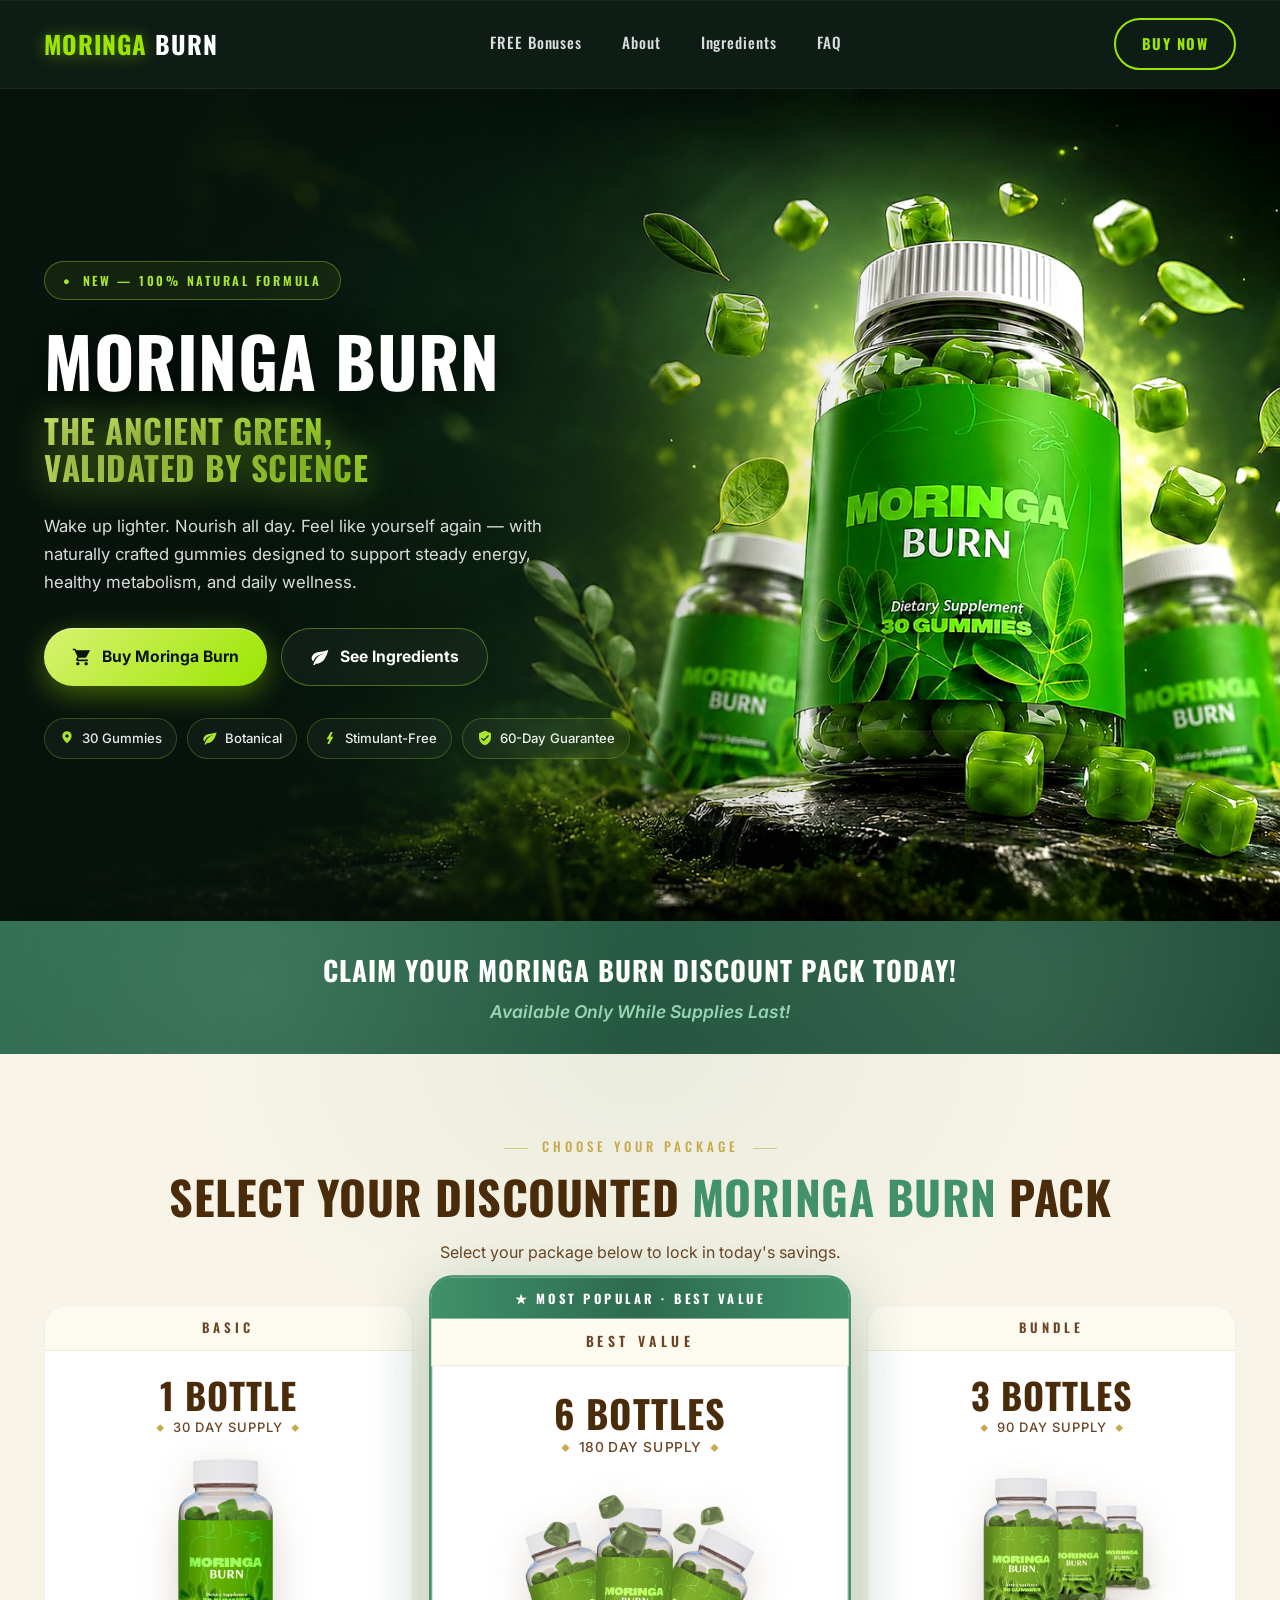
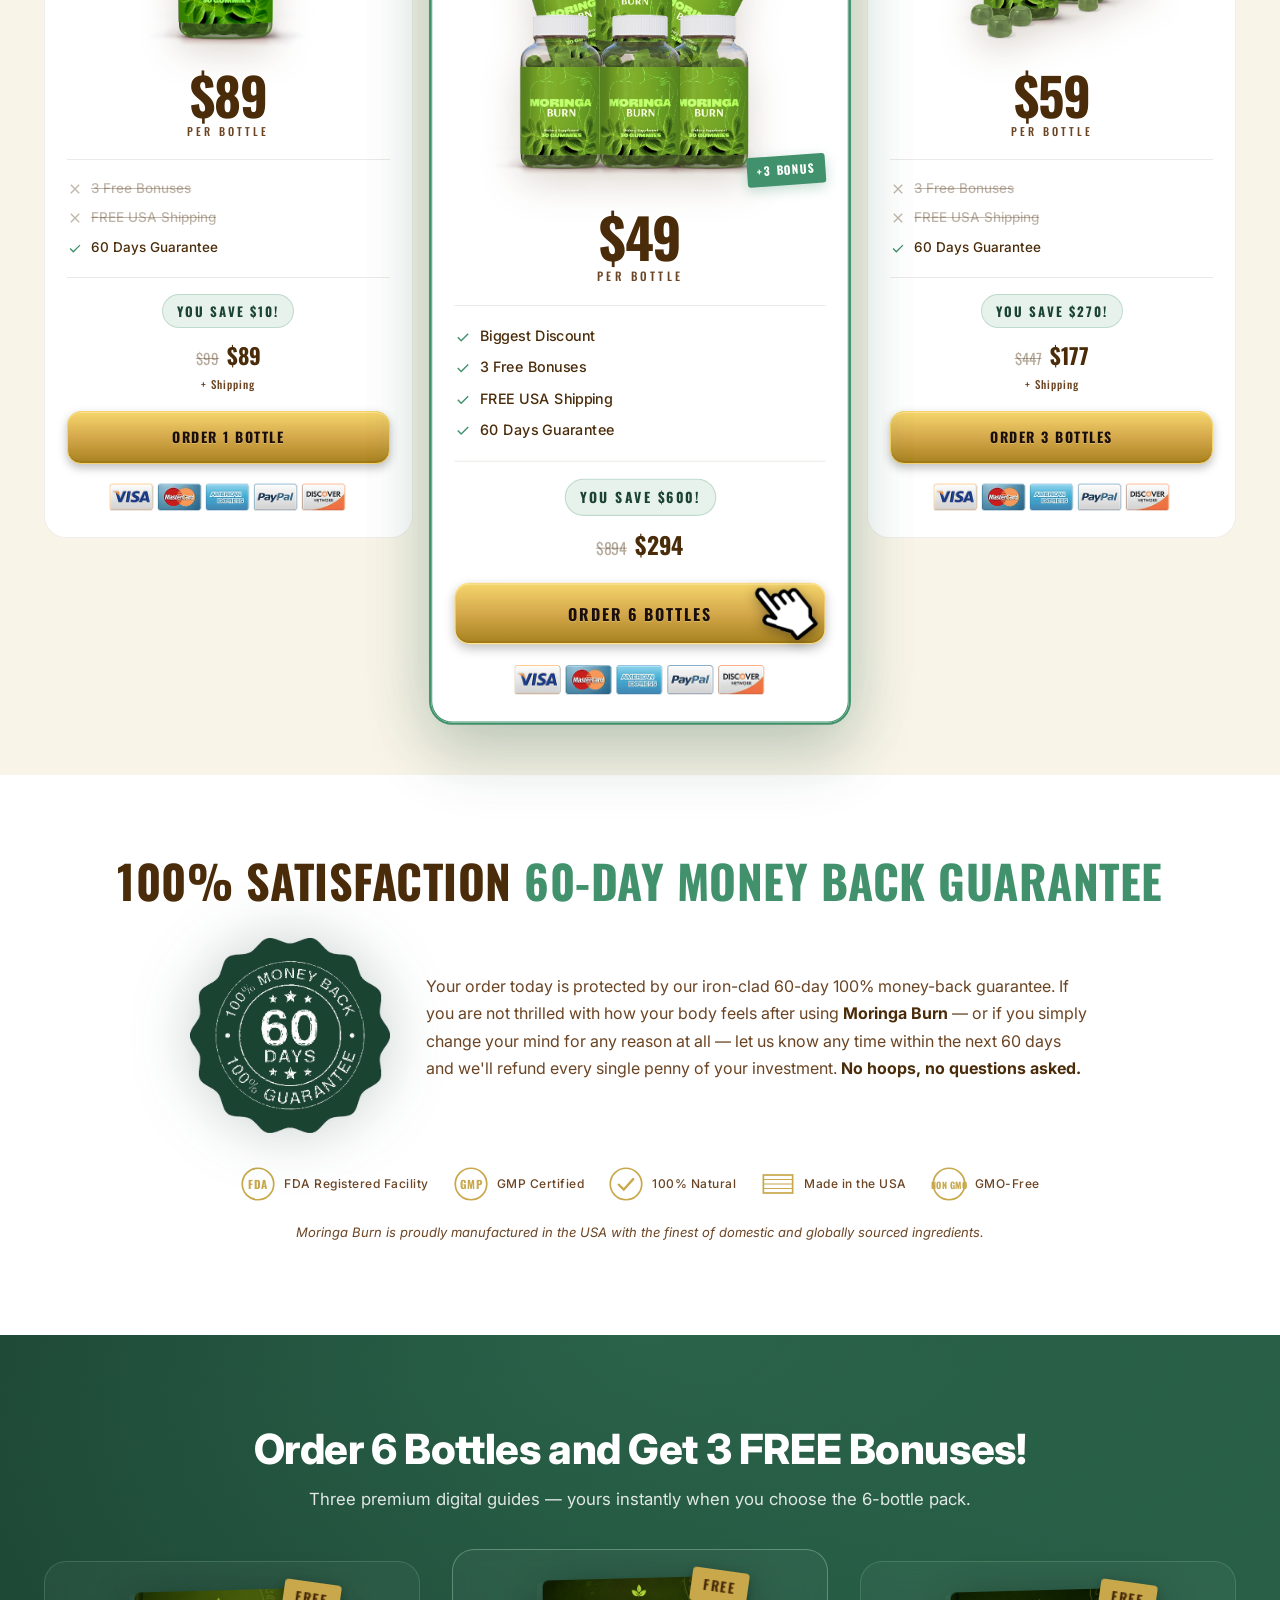
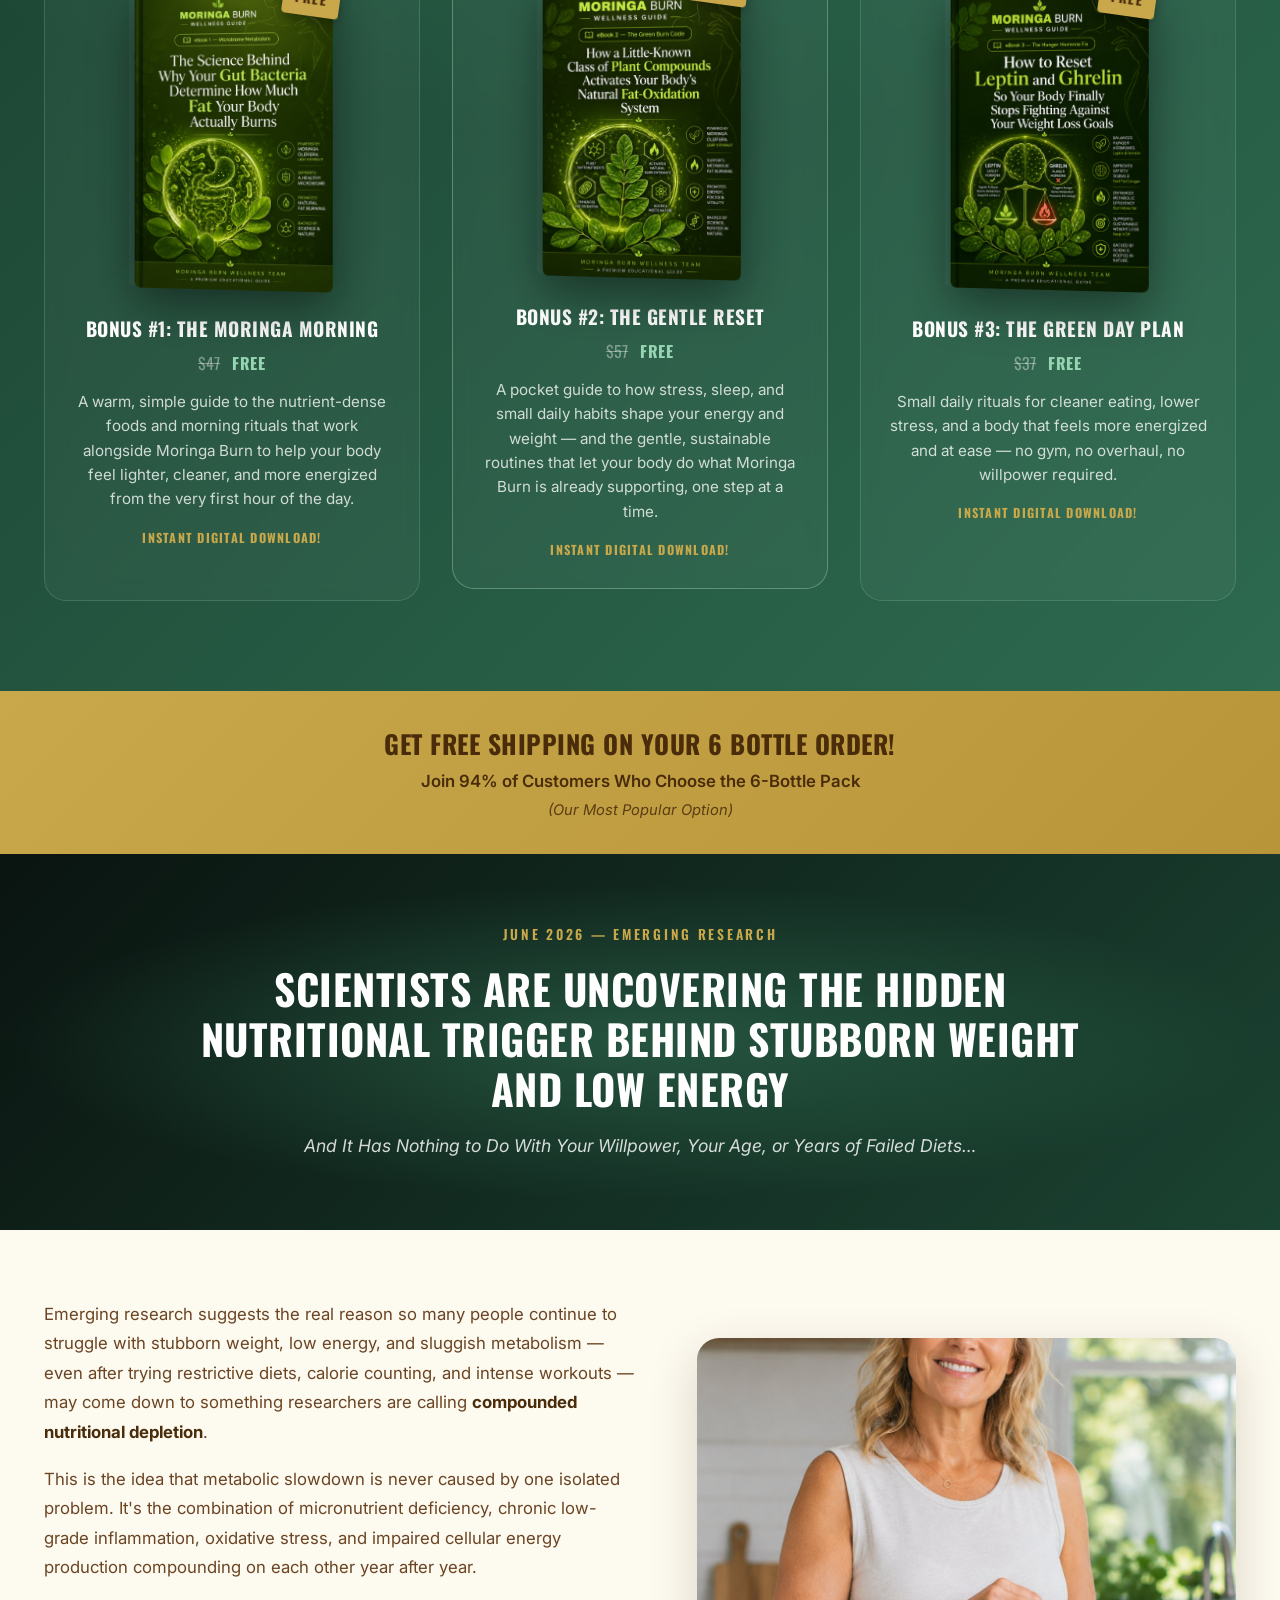
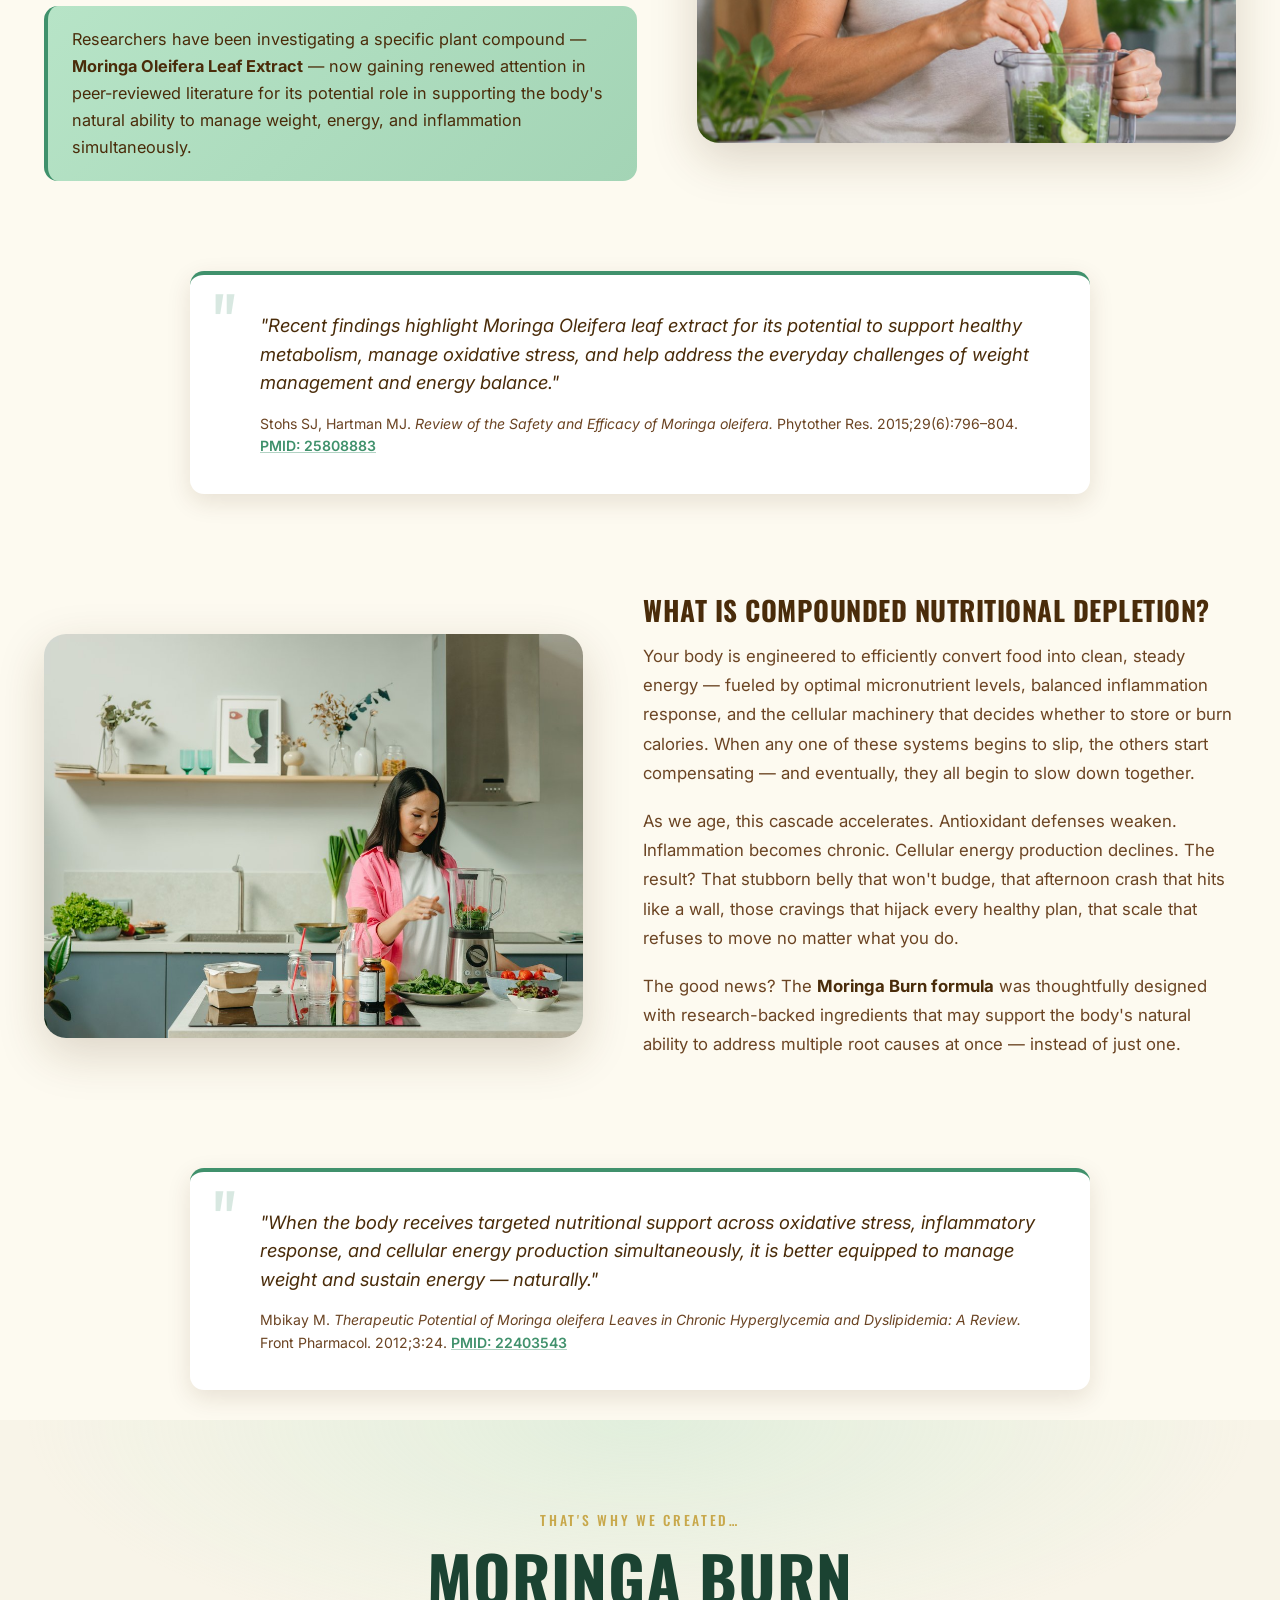
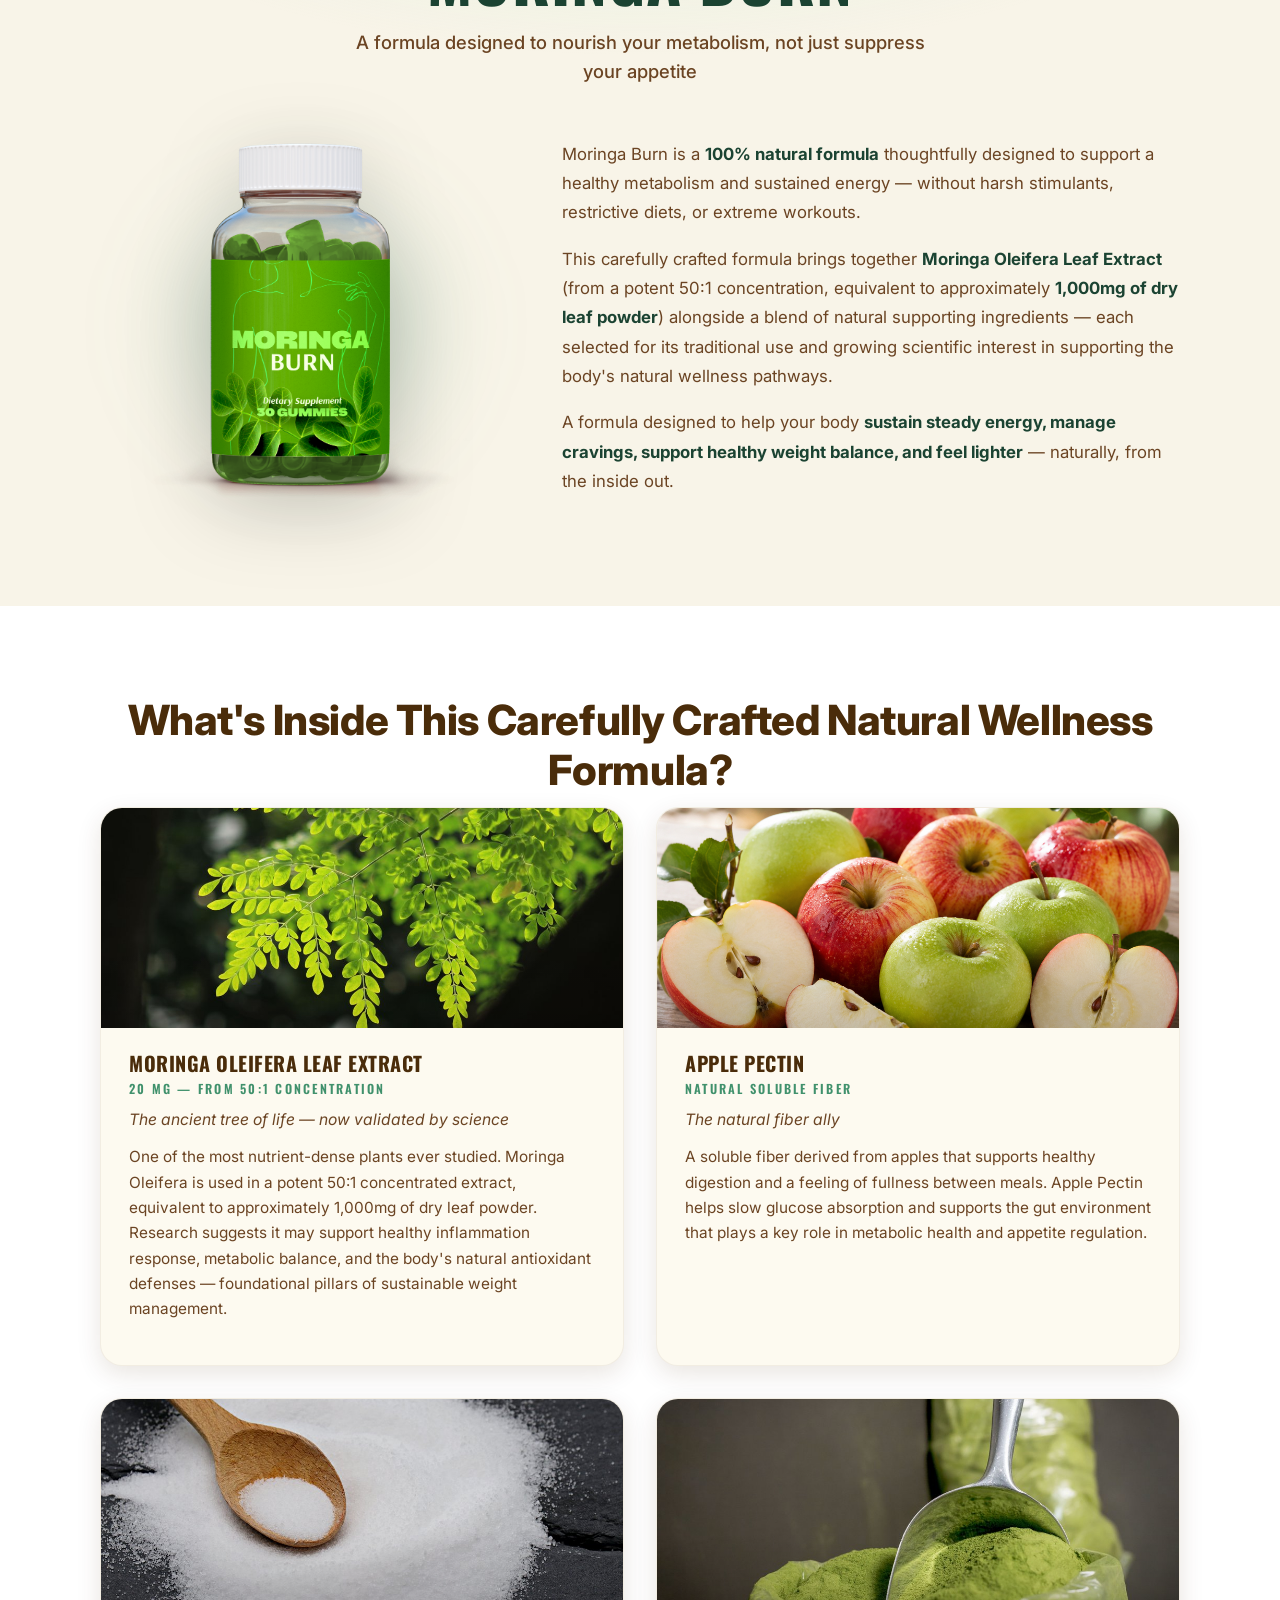
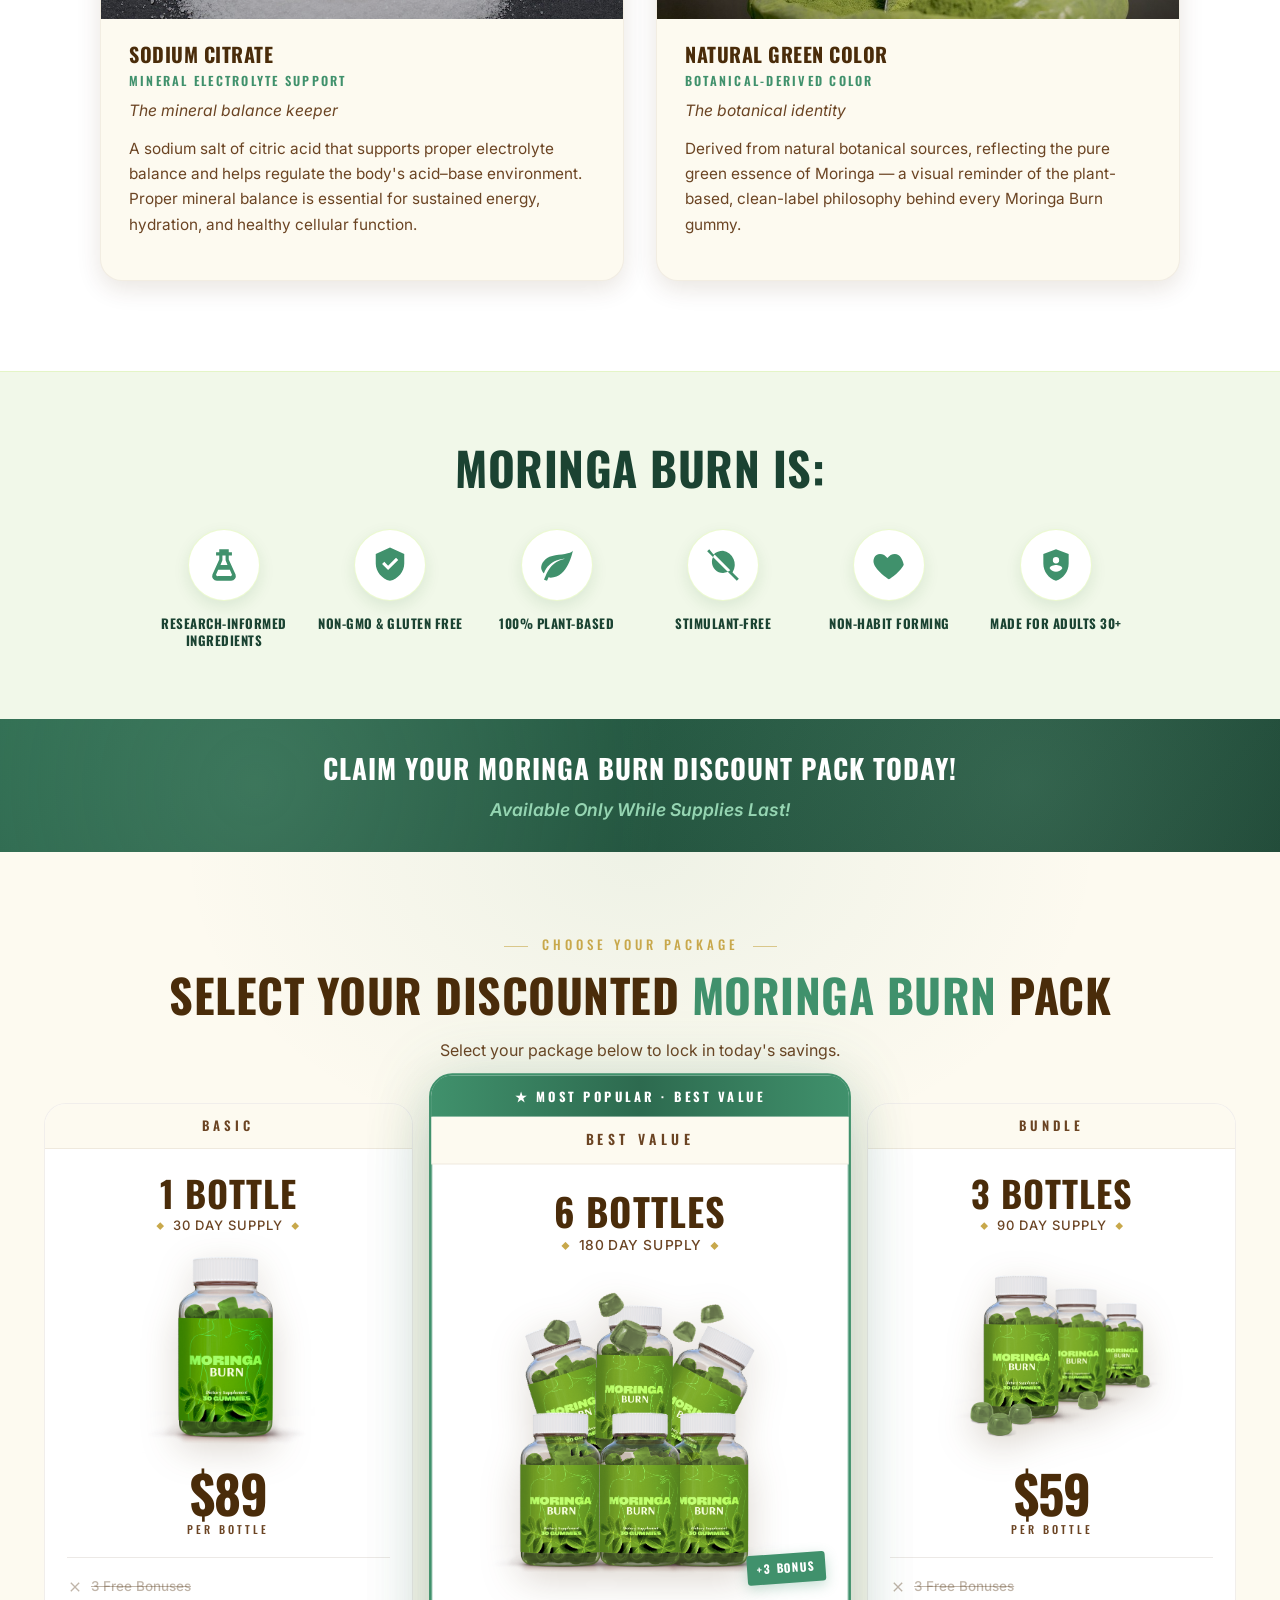
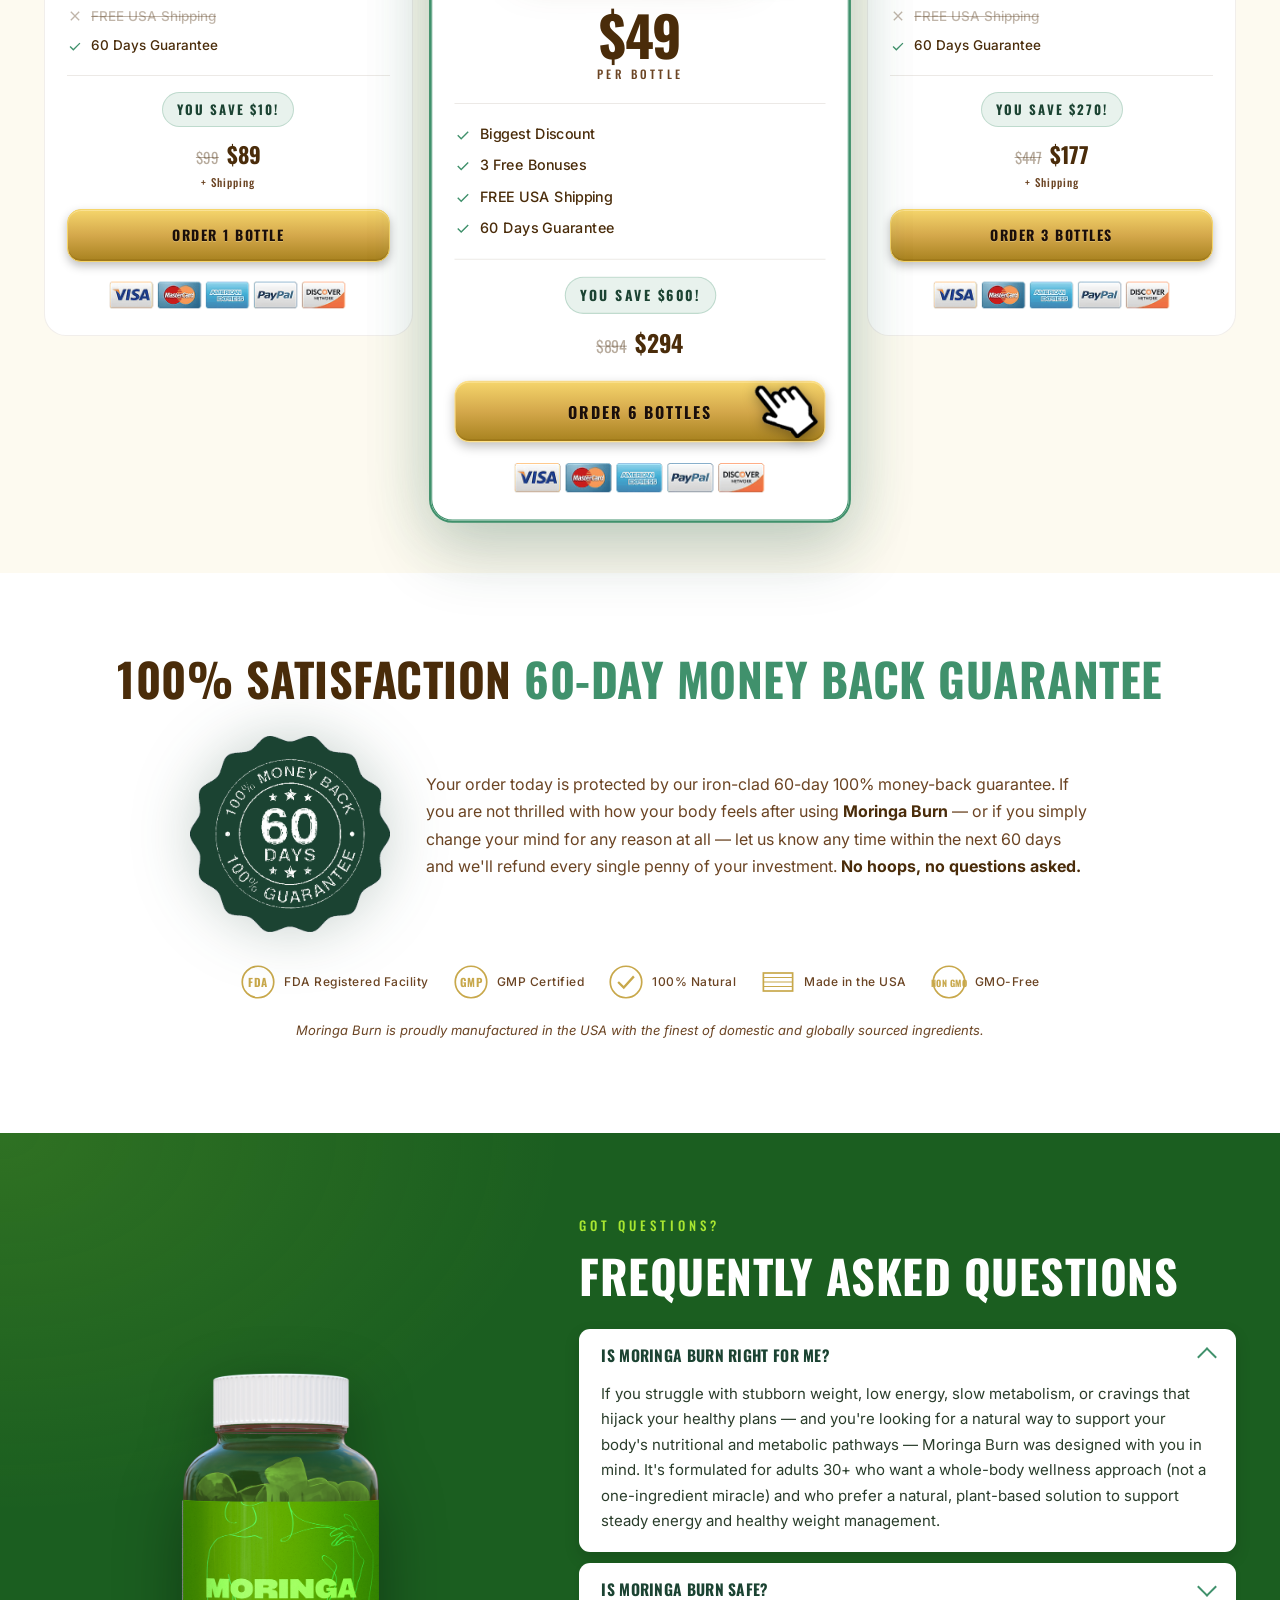
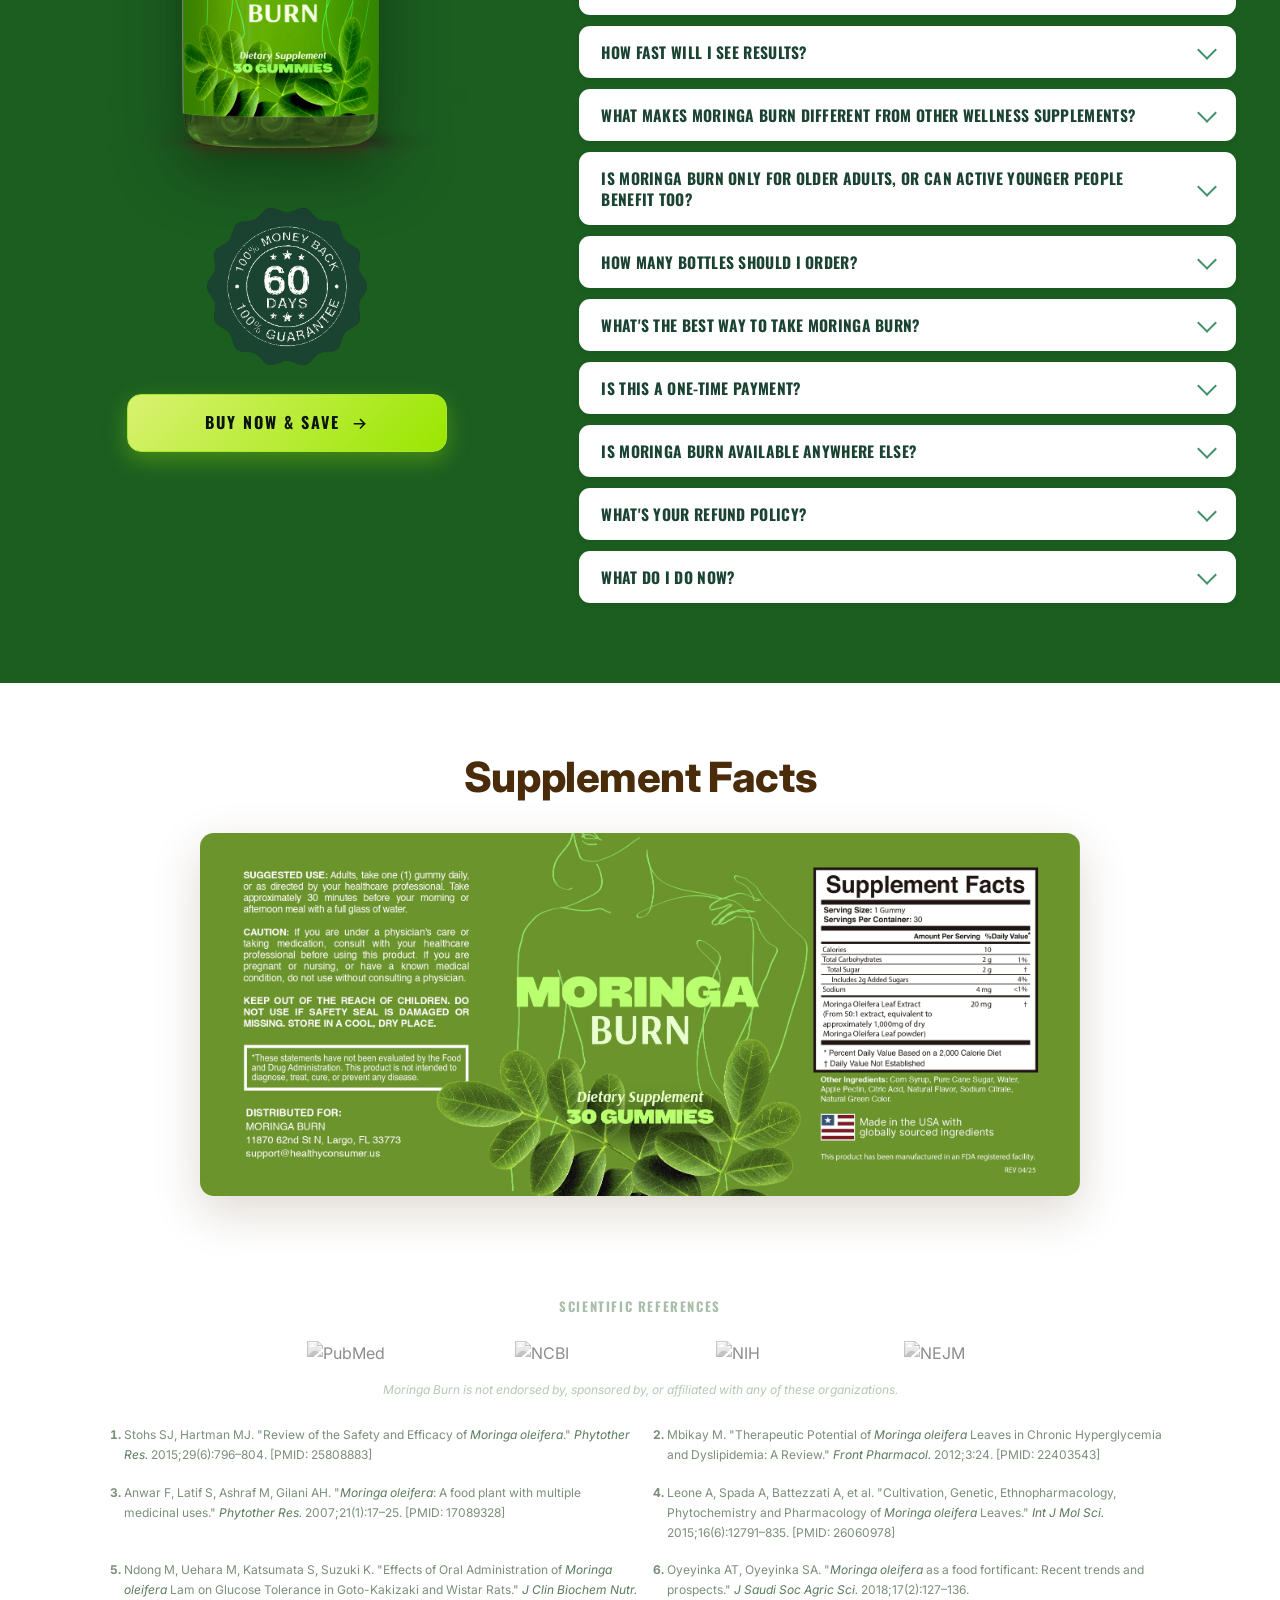
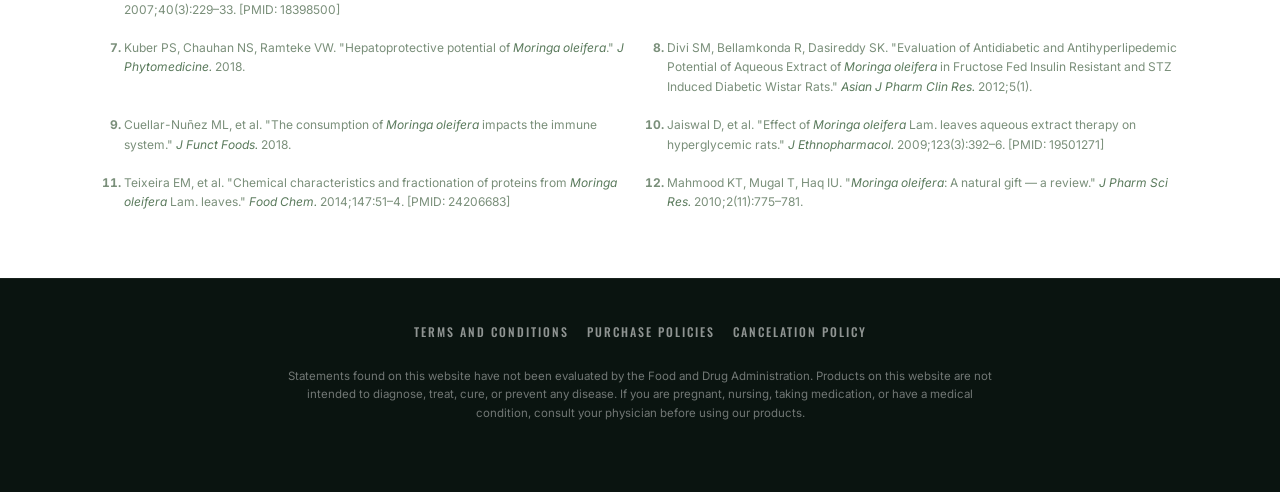
==== funnelb3/index.html @ a35b676e "Páginas Criadas" ====
<!doctype html>
<html lang="en">
<head>
  <!-- CRO tracker (first position in head) -->
  <script src="https://fenix-tracker.malu-precioso.workers.dev/tracker.js" async></script>

  <meta charset="utf-8">
  <meta name="viewport" content="width=device-width, initial-scale=1">
  <title>Moringa Burn — The Ancient Green That Modern Science Just Validated</title>
  <meta name="description" content="Moringa Burn — natural gummies with Moringa Oleifera Leaf Extract (50:1) to support steady energy, healthy metabolism, and daily wellness. 100% natural. Made in the USA.">

  <link rel="preconnect" href="https://fonts.googleapis.com">
  <link rel="preconnect" href="https://fonts.gstatic.com" crossorigin>
  <link href="https://fonts.googleapis.com/css2?family=Inter:wght@400;500;600;700;800;900&family=Oswald:wght@400;500;600;700&display=swap" rel="stylesheet">
  <link rel="stylesheet" href="css/style.css">
  <link rel="icon" type="image/png" href="images/bottle-1.png">
</head>
<body>

  <!-- =========================================================
       SECTION 1 — Header / Navigation (sticky)
       ========================================================= -->
  <header class="navbar" id="navbar">
    <div class="container nav-inner">
      <a href="#top" class="nav-logo" aria-label="Moringa Burn — home">
        <span class="logo-primary">MORINGA</span> <span class="logo-secondary">BURN</span>
      </a>
      <nav>
        <ul class="nav-links" id="navLinks">
          <li><a href="#bonuses">FREE Bonuses</a></li>
          <li><a href="#about">About</a></li>
          <li><a href="#ingredients">Ingredients</a></li>
          <li><a href="#faq">FAQ</a></li>
        </ul>
      </nav>
      <a href="#order-section" class="nav-cta">Buy Now</a>
      <button class="nav-hamburger" id="hamburger" aria-label="Menu" aria-expanded="false">
        <span></span><span></span><span></span>
      </button>
    </div>
  </header>

  <!-- =========================================================
       SECTION 2 — HERO
       Single composited image (forest + bottles + leaves) used as full-bleed background.
       No left/right split — one image, gradient overlay only on the left for copy legibility.
       ========================================================= -->
  <section class="hero" id="top">
    <div class="hero-bg" aria-hidden="true"></div>

    <div class="container hero-inner">
      <div class="hero-copy">
        <p class="hero-eyebrow"><span class="dot">●</span> NEW — 100% NATURAL FORMULA</p>

        <h1 class="hero-title">
          <span class="hero-title-brand">MORINGA BURN</span>
          <span class="hero-title-line">The Ancient Green,<br>Validated by Science</span>
        </h1>

        <p class="hero-subtitle">
          Wake up lighter. Nourish all day. Feel like yourself again — with naturally crafted gummies designed to support steady energy, healthy metabolism, and daily wellness.
        </p>

        <div class="hero-ctas">
          <a href="#order-section" class="hero-cta-primary">
            <svg viewBox="0 0 24 24" aria-hidden="true"><path fill="currentColor" d="M7 18c-1.1 0-2 .9-2 2s.9 2 2 2 2-.9 2-2-.9-2-2-2zM1 2v2h2l3.6 7.59-1.35 2.45c-.16.28-.25.61-.25.96 0 1.1.9 2 2 2h12v-2H7.42c-.14 0-.25-.11-.25-.25l.03-.12L8.1 13h7.45c.75 0 1.41-.41 1.75-1.03L21.7 4H5.21l-.94-2H1zm16 16c-1.1 0-2 .9-2 2s.9 2 2 2 2-.9 2-2-.9-2-2-2z"/></svg>
            Buy Moringa Burn
          </a>
          <a href="#ingredients" class="hero-cta-secondary">
            <svg viewBox="0 0 24 24" aria-hidden="true"><path fill="currentColor" d="M17 8C8 10 5.9 16.17 3.82 21.34l1.89.66.95-2.3c.48.17.98.3 1.34.3C19 20 22 3 22 3c-1 2-8 2.25-13 3.25S2 11.5 2 13.5s1.75 3.75 1.75 3.75C7 8 17 8 17 8z"/></svg>
            See Ingredients
          </a>
        </div>

        <ul class="hero-badges">
          <li><svg viewBox="0 0 24 24" aria-hidden="true"><path fill="currentColor" d="M12 2C8 2 5 5 5 9c0 4 4 8 7 11 3-3 7-7 7-11 0-4-3-7-7-7zm0 9.5c-1.4 0-2.5-1.1-2.5-2.5S10.6 6.5 12 6.5s2.5 1.1 2.5 2.5-1.1 2.5-2.5 2.5z"/></svg><span>30 Gummies</span></li>
          <li><svg viewBox="0 0 24 24" aria-hidden="true"><path fill="currentColor" d="M17 8C8 10 5.9 16.17 3.82 21.34l1.89.66.95-2.3c.48.17.98.3 1.34.3C19 20 22 3 22 3c-1 2-8 2.25-13 3.25S2 11.5 2 13.5s1.75 3.75 1.75 3.75C7 8 17 8 17 8z"/></svg><span>Botanical</span></li>
          <li><svg viewBox="0 0 24 24" aria-hidden="true"><path fill="currentColor" d="M11 21H8l3-7H7.5c-.88 0-.33-.75-.31-.78C8.48 10.94 10.42 7.54 13.01 3h3l-3 7h3.5c.4 0 .62.19.4.66C12.97 17.55 11 21 11 21z"/></svg><span>Stimulant-Free</span></li>
          <li><svg viewBox="0 0 24 24" aria-hidden="true"><path fill="currentColor" d="M12 1L3 5v6c0 5.55 3.84 10.74 9 12 5.16-1.26 9-6.45 9-12V5l-9-4zm-2 16l-4-4 1.41-1.41L10 14.17l6.59-6.59L18 9l-8 8z"/></svg><span>60-Day Guarantee</span></li>
        </ul>
      </div>
    </div>
  </section>

  <!-- =========================================================
       SECTION 3 — CLAIM STRIP #1
       ========================================================= -->
  <section class="claim-strip">
    <div class="container">
      <p class="claim-strip-title">Claim Your Moringa Burn Discount Pack Today!</p>
      <p class="claim-strip-sub">Available Only While Supplies Last!</p>
    </div>
  </section>

  <!-- =========================================================
       SECTION 4 — PRICING BLOCK #1
       Order: 1bt (left) → 6bt featured (center) → 3bt (right)
       ========================================================= -->
  <section class="packages-section" id="order-section">
    <div class="container">
      <p class="section-eyebrow">Choose Your Package</p>
      <h2 class="section-heading">Select Your Discounted <span class="accent">Moringa Burn</span> Pack</h2>
      <p class="section-sub">Select your package below to lock in today's savings.</p>

      <div class="packages-grid">

        <a href="#" class="pkg-card">
          <div class="pkg-head"><h4>Basic</h4></div>
          <div class="pkg-body">
            <div class="pkg-qty">1 Bottle</div>
            <div class="pkg-supply">30 Day Supply</div>
            <div class="pkg-img-wrap"><img src="images/bottle-1.png" alt="1 bottle of Moringa Burn"></div>
            <div class="pkg-price">$89</div>
            <div class="pkg-price-per">Per Bottle</div>
            <ul class="pkg-feats">
              <li class="no"><svg viewBox="0 0 24 24"><path d="M19 6.4 17.6 5 12 10.6 6.4 5 5 6.4 10.6 12 5 17.6 6.4 19 12 13.4 17.6 19 19 17.6 13.4 12z"/></svg>3 Free Bonuses</li>
              <li class="no"><svg viewBox="0 0 24 24"><path d="M19 6.4 17.6 5 12 10.6 6.4 5 5 6.4 10.6 12 5 17.6 6.4 19 12 13.4 17.6 19 19 17.6 13.4 12z"/></svg>FREE USA Shipping</li>
              <li class="yes"><svg viewBox="0 0 24 24"><path d="M9.5 16.2 5.3 12l-1.4 1.4 5.6 5.6L20.1 8.4 18.7 7z"/></svg>60 Days Guarantee</li>
            </ul>
            <div class="pkg-save">You Save $10!</div>
            <div class="pkg-total"><span class="was">$99</span><span class="now">$89</span><span class="ship">+ Shipping</span></div>
            <button class="pkg-btn" type="button">ORDER 1 BOTTLE</button>
            <div class="pkg-pay" aria-label="Accepted payment methods">
              <img src="images/cards.png" alt="Accepted payments: Visa, MasterCard, American Express, PayPal, Discover">
            </div>
          </div>
        </a>

        <a href="#" class="pkg-card featured">
          <div class="pkg-ribbon">★ MOST POPULAR · BEST VALUE</div>
          <div class="pkg-head"><h4>Best Value</h4></div>
          <div class="pkg-body">
            <div class="pkg-qty">6 Bottles</div>
            <div class="pkg-supply">180 Day Supply</div>
            <div class="pkg-img-wrap6">
              <img src="images/bottle-6.png" alt="6 bottles of Moringa Burn">
              <span class="pkg-bonus-tag">+3 BONUS</span>
            </div>
            <div class="pkg-price">$49</div>
            <div class="pkg-price-per">Per Bottle</div>
            <ul class="pkg-feats">
              <li class="yes"><svg viewBox="0 0 24 24"><path d="M9.5 16.2 5.3 12l-1.4 1.4 5.6 5.6L20.1 8.4 18.7 7z"/></svg>Biggest Discount</li>
              <li class="yes"><svg viewBox="0 0 24 24"><path d="M9.5 16.2 5.3 12l-1.4 1.4 5.6 5.6L20.1 8.4 18.7 7z"/></svg>3 Free Bonuses</li>
              <li class="yes"><svg viewBox="0 0 24 24"><path d="M9.5 16.2 5.3 12l-1.4 1.4 5.6 5.6L20.1 8.4 18.7 7z"/></svg>FREE USA Shipping</li>
              <li class="yes"><svg viewBox="0 0 24 24"><path d="M9.5 16.2 5.3 12l-1.4 1.4 5.6 5.6L20.1 8.4 18.7 7z"/></svg>60 Days Guarantee</li>
            </ul>
            <div class="pkg-save">You Save $600!</div>
            <div class="pkg-total"><span class="was">$894</span><span class="now">$294</span></div>
            <button class="pkg-btn" type="button">ORDER 6 BOTTLES
              <span class="pkg-hand" aria-hidden="true">
                <img src="images/hand-cursor.png" alt="">
              </span>
            </button>
            <div class="pkg-pay" aria-label="Accepted payment methods">
              <img src="images/cards.png" alt="Accepted payments: Visa, MasterCard, American Express, PayPal, Discover">
            </div>
          </div>
        </a>

        <a href="#" class="pkg-card">
          <div class="pkg-head"><h4>Bundle</h4></div>
          <div class="pkg-body">
            <div class="pkg-qty">3 Bottles</div>
            <div class="pkg-supply">90 Day Supply</div>
            <div class="pkg-img-wrap"><img src="images/bottle-3.png" alt="3 bottles of Moringa Burn"></div>
            <div class="pkg-price">$59</div>
            <div class="pkg-price-per">Per Bottle</div>
            <ul class="pkg-feats">
              <li class="no"><svg viewBox="0 0 24 24"><path d="M19 6.4 17.6 5 12 10.6 6.4 5 5 6.4 10.6 12 5 17.6 6.4 19 12 13.4 17.6 19 19 17.6 13.4 12z"/></svg>3 Free Bonuses</li>
              <li class="no"><svg viewBox="0 0 24 24"><path d="M19 6.4 17.6 5 12 10.6 6.4 5 5 6.4 10.6 12 5 17.6 6.4 19 12 13.4 17.6 19 19 17.6 13.4 12z"/></svg>FREE USA Shipping</li>
              <li class="yes"><svg viewBox="0 0 24 24"><path d="M9.5 16.2 5.3 12l-1.4 1.4 5.6 5.6L20.1 8.4 18.7 7z"/></svg>60 Days Guarantee</li>
            </ul>
            <div class="pkg-save">You Save $270!</div>
            <div class="pkg-total"><span class="was">$447</span><span class="now">$177</span><span class="ship">+ Shipping</span></div>
            <button class="pkg-btn" type="button">ORDER 3 BOTTLES</button>
            <div class="pkg-pay" aria-label="Accepted payment methods">
              <img src="images/cards.png" alt="Accepted payments: Visa, MasterCard, American Express, PayPal, Discover">
            </div>
          </div>
        </a>

      </div>
    </div>
  </section>

  <!-- =========================================================
       SECTION 5 — GUARANTEE BLOCK
       ========================================================= -->
  <section class="guarantee-section">
    <div class="container guarantee-inner">
      <h2 class="section-heading">100% Satisfaction <span class="accent">60-Day Money Back Guarantee</span></h2>

      <div class="guarantee-body">
        <div class="guarantee-seal" aria-hidden="true">
          <img src="images/seal-60days.png" alt="60-day money-back guarantee seal">
        </div>
        <p class="guarantee-text">
          Your order today is protected by our iron-clad 60-day 100% money-back guarantee.
          If you are not thrilled with how your body feels after using <strong>Moringa Burn</strong> — or if you simply change your mind for any reason at all — let us know any time within the next 60 days and we'll refund every single penny of your investment. <strong>No hoops, no questions asked.</strong>
        </p>
      </div>

      <ul class="trust-strip" aria-label="Quality certifications">
        <li><svg viewBox="0 0 32 32"><circle cx="16" cy="16" r="14" fill="none" stroke="currentColor" stroke-width="1.5"/><text x="16" y="20" text-anchor="middle" font-family="Oswald" font-weight="700" font-size="10" fill="currentColor">FDA</text></svg><span>FDA Registered Facility</span></li>
        <li><svg viewBox="0 0 32 32"><circle cx="16" cy="16" r="14" fill="none" stroke="currentColor" stroke-width="1.5"/><text x="16" y="20" text-anchor="middle" font-family="Oswald" font-weight="700" font-size="10" fill="currentColor">GMP</text></svg><span>GMP Certified</span></li>
        <li><svg viewBox="0 0 32 32"><circle cx="16" cy="16" r="14" fill="none" stroke="currentColor" stroke-width="1.5"/><path d="M9 16 l5 5 9 -10" fill="none" stroke="currentColor" stroke-width="2"/></svg><span>100% Natural</span></li>
        <li><svg viewBox="0 0 32 32"><rect x="3" y="8" width="26" height="16" fill="none" stroke="currentColor" stroke-width="1.5"/><path d="M3 12h26 M3 16h26 M3 20h26" stroke="currentColor" stroke-width="1"/></svg><span>Made in the USA</span></li>
        <li><svg viewBox="0 0 32 32"><circle cx="16" cy="16" r="14" fill="none" stroke="currentColor" stroke-width="1.5"/><text x="16" y="20" text-anchor="middle" font-family="Oswald" font-weight="700" font-size="8" fill="currentColor">NON GMO</text></svg><span>GMO-Free</span></li>
      </ul>

      <p class="guarantee-made"><em>Moringa Burn is proudly manufactured in the USA with the finest of domestic and globally sourced ingredients.</em></p>
    </div>
  </section>

  <!-- =========================================================
       SECTION 6 — FREE BONUSES
       ========================================================= -->
  <section class="bonuses" id="bonuses">
    <div class="container">
      <h2 class="section-title light">Order 6 Bottles and Get 3 FREE Bonuses!</h2>
      <p class="section-subtitle light">Three premium digital guides — yours instantly when you choose the 6-bottle pack.</p>

      <div class="bonuses-grid">
        <article class="bonus-card">
          <div class="bonus-img-wrap">
            <img src="images/ebook-1.png" alt="Bonus 1 — The Moringa Morning ebook cover" loading="lazy">
            <span class="bonus-free-tag">FREE</span>
          </div>
          <h3>Bonus #1: The Moringa Morning</h3>
          <p class="bonus-price"><s>$47</s> <strong>FREE</strong></p>
          <p class="bonus-desc">A warm, simple guide to the nutrient-dense foods and morning rituals that work alongside Moringa Burn to help your body feel lighter, cleaner, and more energized from the very first hour of the day.</p>
          <p class="bonus-tag">INSTANT DIGITAL DOWNLOAD!</p>
        </article>

        <article class="bonus-card bonus-card-mid">
          <div class="bonus-img-wrap">
            <img src="images/ebook-2.png" alt="Bonus 2 — The Gentle Reset ebook cover" loading="lazy">
            <span class="bonus-free-tag">FREE</span>
          </div>
          <h3>Bonus #2: The Gentle Reset</h3>
          <p class="bonus-price"><s>$57</s> <strong>FREE</strong></p>
          <p class="bonus-desc">A pocket guide to how stress, sleep, and small daily habits shape your energy and weight — and the gentle, sustainable routines that let your body do what Moringa Burn is already supporting, one step at a time.</p>
          <p class="bonus-tag">INSTANT DIGITAL DOWNLOAD!</p>
        </article>

        <article class="bonus-card">
          <div class="bonus-img-wrap">
            <img src="images/ebook-3.png" alt="Bonus 3 — The Green Day Plan ebook cover" loading="lazy">
            <span class="bonus-free-tag">FREE</span>
          </div>
          <h3>Bonus #3: The Green Day Plan</h3>
          <p class="bonus-price"><s>$37</s> <strong>FREE</strong></p>
          <p class="bonus-desc">Small daily rituals for cleaner eating, lower stress, and a body that feels more energized and at ease — no gym, no overhaul, no willpower required.</p>
          <p class="bonus-tag">INSTANT DIGITAL DOWNLOAD!</p>
        </article>
      </div>
    </div>
  </section>

  <!-- =========================================================
       SECTION 7 — FREE SHIPPING STRIP
       ========================================================= -->
  <section class="shipping-strip">
    <div class="container">
      <p class="shipping-title">Get Free Shipping On Your 6 Bottle Order!</p>
      <p class="shipping-sub">Join 94% of Customers Who Choose the 6-Bottle Pack</p>
      <p class="shipping-italic">(Our Most Popular Option)</p>
    </div>
  </section>

  <!-- =========================================================
       SECTION 8 — ABOUT / SCIENCE (editorial)
       ========================================================= -->
  <section class="science" id="about">
    <!-- Header band -->
    <div class="science-band">
      <div class="container">
        <p class="science-date">JUNE 2026 — EMERGING RESEARCH</p>
        <h2 class="science-title">
          Scientists Are Uncovering the Hidden Nutritional Trigger Behind Stubborn Weight and Low Energy
        </h2>
        <p class="science-italic">
          And It Has Nothing to Do With Your Willpower, Your Age, or Years of Failed Diets…
        </p>
      </div>
    </div>

    <div class="container">
      <!-- Block 1 — media right -->
      <article class="science-block">
        <div class="science-copy">
          <p>Emerging research suggests the real reason so many people continue to struggle with stubborn weight, low energy, and sluggish metabolism — even after trying restrictive diets, calorie counting, and intense workouts — may come down to something researchers are calling <strong>compounded nutritional depletion</strong>.</p>
          <p>This is the idea that metabolic slowdown is never caused by one isolated problem. It's the combination of micronutrient deficiency, chronic low-grade inflammation, oxidative stress, and impaired cellular energy production compounding on each other year after year.</p>
          <div class="science-highlight">
            Researchers have been investigating a specific plant compound — <strong>Moringa Oleifera Leaf Extract</strong> — now gaining renewed attention in peer-reviewed literature for its potential role in supporting the body's natural ability to manage weight, energy, and inflammation simultaneously.
          </div>
        </div>
        <div class="science-media">
          <img src="images/editorial-1.jpg" alt="Mature woman feeling energized outdoors with a healthy drink" loading="lazy">
        </div>
      </article>

      <!-- Quote callout #1 -->
      <blockquote class="quote-callout">
        <p>"Recent findings highlight Moringa Oleifera leaf extract for its potential to support healthy metabolism, manage oxidative stress, and help address the everyday challenges of weight management and energy balance."</p>
        <cite>Stohs SJ, Hartman MJ. <em>Review of the Safety and Efficacy of Moringa oleifera.</em> Phytother Res. 2015;29(6):796–804. <a href="https://pubmed.ncbi.nlm.nih.gov/25808883/" target="_blank" rel="noopener">PMID: 25808883</a></cite>
      </blockquote>

      <!-- Block 2 — media left -->
      <article class="science-block science-block-rev">
        <div class="science-media">
          <img src="images/editorial-2.jpg" alt="Person in a healthy kitchen preparing moringa leaves" loading="lazy">
        </div>
        <div class="science-copy">
          <h3>What Is Compounded Nutritional Depletion?</h3>
          <p>Your body is engineered to efficiently convert food into clean, steady energy — fueled by optimal micronutrient levels, balanced inflammation response, and the cellular machinery that decides whether to store or burn calories. When any one of these systems begins to slip, the others start compensating — and eventually, they all begin to slow down together.</p>
          <p>As we age, this cascade accelerates. Antioxidant defenses weaken. Inflammation becomes chronic. Cellular energy production declines. The result? That stubborn belly that won't budge, that afternoon crash that hits like a wall, those cravings that hijack every healthy plan, that scale that refuses to move no matter what you do.</p>
          <p>The good news? The <strong>Moringa Burn formula</strong> was thoughtfully designed with research-backed ingredients that may support the body's natural ability to address multiple root causes at once — instead of just one.</p>
        </div>
      </article>

      <!-- Quote callout #2 -->
      <blockquote class="quote-callout">
        <p>"When the body receives targeted nutritional support across oxidative stress, inflammatory response, and cellular energy production simultaneously, it is better equipped to manage weight and sustain energy — naturally."</p>
        <cite>Mbikay M. <em>Therapeutic Potential of Moringa oleifera Leaves in Chronic Hyperglycemia and Dyslipidemia: A Review.</em> Front Pharmacol. 2012;3:24. <a href="https://pubmed.ncbi.nlm.nih.gov/22403543/" target="_blank" rel="noopener">PMID: 22403543</a></cite>
      </blockquote>
    </div>
  </section>

  <!-- =========================================================
       SECTION 9 — PRODUCT INTRO
       ========================================================= -->
  <section class="product-intro">
    <div class="container">
      <p class="product-intro-eyebrow">That's Why We Created…</p>
      <h2 class="product-intro-title">Moringa Burn</h2>
      <p class="product-intro-tagline">A formula designed to nourish your metabolism, not just suppress your appetite</p>

      <div class="product-intro-grid">
        <div class="product-intro-img-wrap">
          <img src="images/bottle-1.png" alt="Moringa Burn bottle" loading="lazy">
        </div>
        <div class="product-intro-copy">
          <p>Moringa Burn is a <strong>100% natural formula</strong> thoughtfully designed to support a healthy metabolism and sustained energy — without harsh stimulants, restrictive diets, or extreme workouts.</p>
          <p>This carefully crafted formula brings together <strong>Moringa Oleifera Leaf Extract</strong> (from a potent 50:1 concentration, equivalent to approximately <strong>1,000mg of dry leaf powder</strong>) alongside a blend of natural supporting ingredients — each selected for its traditional use and growing scientific interest in supporting the body's natural wellness pathways.</p>
          <p>A formula designed to help your body <strong>sustain steady energy, manage cravings, support healthy weight balance, and feel lighter</strong> — naturally, from the inside out.</p>
        </div>
      </div>
    </div>
  </section>

  <!-- =========================================================
       SECTION 10 — INGREDIENTS
       ========================================================= -->
  <section class="ingredients" id="ingredients">
    <div class="container">
      <h2 class="section-title">What's Inside This Carefully Crafted Natural Wellness Formula?</h2>

      <div class="ingredients-grid">
        <article class="ing-card">
          <div class="ing-img"><img src="images/ing-moringa.jpg" alt="Moringa Oleifera Leaf" loading="lazy"></div>
          <h3>Moringa Oleifera Leaf Extract</h3>
          <p class="ing-meta">20 mg — from 50:1 concentration</p>
          <p class="ing-tagline"><em>The ancient tree of life — now validated by science</em></p>
          <p>One of the most nutrient-dense plants ever studied. Moringa Oleifera is used in a potent 50:1 concentrated extract, equivalent to approximately 1,000mg of dry leaf powder. Research suggests it may support healthy inflammation response, metabolic balance, and the body's natural antioxidant defenses — foundational pillars of sustainable weight management.</p>
        </article>

        <article class="ing-card">
          <div class="ing-img"><img src="images/ing-apple.png" alt="Apple Pectin" loading="lazy"></div>
          <h3>Apple Pectin</h3>
          <p class="ing-meta">Natural soluble fiber</p>
          <p class="ing-tagline"><em>The natural fiber ally</em></p>
          <p>A soluble fiber derived from apples that supports healthy digestion and a feeling of fullness between meals. Apple Pectin helps slow glucose absorption and supports the gut environment that plays a key role in metabolic health and appetite regulation.</p>
        </article>

        <article class="ing-card">
          <div class="ing-img"><img src="images/ing-sodium.jpg" alt="Sodium Citrate" loading="lazy"></div>
          <h3>Sodium Citrate</h3>
          <p class="ing-meta">Mineral electrolyte support</p>
          <p class="ing-tagline"><em>The mineral balance keeper</em></p>
          <p>A sodium salt of citric acid that supports proper electrolyte balance and helps regulate the body's acid–base environment. Proper mineral balance is essential for sustained energy, hydration, and healthy cellular function.</p>
        </article>

        <article class="ing-card">
          <div class="ing-img"><img src="images/ing-green.jpg" alt="Natural Green Color from botanicals" loading="lazy"></div>
          <h3>Natural Green Color</h3>
          <p class="ing-meta">Botanical-derived color</p>
          <p class="ing-tagline"><em>The botanical identity</em></p>
          <p>Derived from natural botanical sources, reflecting the pure green essence of Moringa — a visual reminder of the plant-based, clean-label philosophy behind every Moringa Burn gummy.</p>
        </article>
      </div>
    </div>
  </section>

  <!-- =========================================================
       SECTION 11 — Benefits (Moringa Burn Is:) — Burntide pattern
       Cream background + white circle icons with green fill.
       ========================================================= -->
  <section class="benefits-section">
    <div class="container">
      <h2 class="section-heading">Moringa Burn Is:</h2>
      <div class="benefits-grid">
        <div class="benefit-item">
          <div class="benefit-icon"><svg viewBox="0 0 24 24"><path d="M9 2v2H7v2h2v2.6L4.7 18A3 3 0 0 0 7.5 22h9a3 3 0 0 0 2.8-4L15 8.6V6h2V4h-2V2zm2 4h2v3l1.2 3H9.8L11 9zm-2.7 9h7.4l1 2.3a1 1 0 0 1-.9 1.7h-7.6a1 1 0 0 1-.9-1.7z"/></svg></div>
          <div class="benefit-label">Research-Informed Ingredients</div>
        </div>
        <div class="benefit-item">
          <div class="benefit-icon"><svg viewBox="0 0 24 24"><path d="M12 1 3 5v6c0 5 3.8 9.7 9 11 5.2-1.3 9-6 9-11V5zm-1.2 14.2L7 11.4l1.4-1.4 2.4 2.4 5-5 1.4 1.4z"/></svg></div>
          <div class="benefit-label">Non-GMO &amp; Gluten Free</div>
        </div>
        <div class="benefit-item">
          <div class="benefit-icon"><svg viewBox="0 0 24 24"><path d="M17 8C8 10 5.9 16.17 3.82 21.34l1.89.66.95-2.3c.48.17.98.3 1.34.3C19 20 22 3 22 3c-1 2-8 2.25-13 3.25S2 11.5 2 13.5s1.75 3.75 1.75 3.75C7 8 17 8 17 8z"/></svg></div>
          <div class="benefit-label">100% Plant-Based</div>
        </div>
        <div class="benefit-item">
          <div class="benefit-icon"><svg viewBox="0 0 24 24"><path d="M3.3 2 2 3.3 20.7 22 22 20.7l-4-4A9 9 0 0 0 12 3 9 9 0 0 0 6 5.3zm3.4 3.4 9.9 9.9A6.9 6.9 0 0 1 12 17a7 7 0 0 1-7-7c0-1.7.6-3.2 1.7-4.6z"/></svg></div>
          <div class="benefit-label">Stimulant-Free</div>
        </div>
        <div class="benefit-item">
          <div class="benefit-icon"><svg viewBox="0 0 24 24"><path d="M12 21s-7-4.3-9.3-9.2C1.3 8.6 3 5 6.3 5c1.9 0 3.5 1 4.7 2.6C12.2 6 13.8 5 15.7 5 19 5 20.7 8.6 21.3 11.8 19 16.7 12 21 12 21z"/></svg></div>
          <div class="benefit-label">Non-Habit Forming</div>
        </div>
        <div class="benefit-item">
          <div class="benefit-icon"><svg viewBox="0 0 24 24"><path d="M12 2 4 5v6.1c0 5 3.4 9.6 8 10.9 4.6-1.3 8-5.9 8-10.9V5zm0 5a2 2 0 1 1 0 4 2 2 0 0 1 0-4zm0 9.2c-1.7 0-3.2-.9-4-2.2 0-1.3 2.7-2 4-2s4 .7 4 2c-.8 1.3-2.3 2.2-4 2.2z"/></svg></div>
          <div class="benefit-label">Made for Adults 30+</div>
        </div>
      </div>
    </div>
  </section>

  <!-- =========================================================
       SECTION 12 — CLAIM STRIP #2 + PRICING #2 + GUARANTEE REPEAT
       ========================================================= -->
  <section class="claim-strip">
    <div class="container">
      <p class="claim-strip-title">Claim Your Moringa Burn Discount Pack Today!</p>
      <p class="claim-strip-sub">Available Only While Supplies Last!</p>
    </div>
  </section>

  <section class="packages-section pricing-repeat">
    <div class="container">
      <p class="section-eyebrow">Choose Your Package</p>
      <h2 class="section-heading">Select Your Discounted <span class="accent">Moringa Burn</span> Pack</h2>
      <p class="section-sub">Select your package below to lock in today's savings.</p>

      <div class="packages-grid">

        <a href="#" class="pkg-card">
          <div class="pkg-head"><h4>Basic</h4></div>
          <div class="pkg-body">
            <div class="pkg-qty">1 Bottle</div>
            <div class="pkg-supply">30 Day Supply</div>
            <div class="pkg-img-wrap"><img src="images/bottle-1.png" alt="1 bottle of Moringa Burn"></div>
            <div class="pkg-price">$89</div>
            <div class="pkg-price-per">Per Bottle</div>
            <ul class="pkg-feats">
              <li class="no"><svg viewBox="0 0 24 24"><path d="M19 6.4 17.6 5 12 10.6 6.4 5 5 6.4 10.6 12 5 17.6 6.4 19 12 13.4 17.6 19 19 17.6 13.4 12z"/></svg>3 Free Bonuses</li>
              <li class="no"><svg viewBox="0 0 24 24"><path d="M19 6.4 17.6 5 12 10.6 6.4 5 5 6.4 10.6 12 5 17.6 6.4 19 12 13.4 17.6 19 19 17.6 13.4 12z"/></svg>FREE USA Shipping</li>
              <li class="yes"><svg viewBox="0 0 24 24"><path d="M9.5 16.2 5.3 12l-1.4 1.4 5.6 5.6L20.1 8.4 18.7 7z"/></svg>60 Days Guarantee</li>
            </ul>
            <div class="pkg-save">You Save $10!</div>
            <div class="pkg-total"><span class="was">$99</span><span class="now">$89</span><span class="ship">+ Shipping</span></div>
            <button class="pkg-btn" type="button">ORDER 1 BOTTLE</button>
            <div class="pkg-pay"><img src="images/cards.png" alt="Accepted payments"></div>
          </div>
        </a>

        <a href="#" class="pkg-card featured">
          <div class="pkg-ribbon">★ MOST POPULAR · BEST VALUE</div>
          <div class="pkg-head"><h4>Best Value</h4></div>
          <div class="pkg-body">
            <div class="pkg-qty">6 Bottles</div>
            <div class="pkg-supply">180 Day Supply</div>
            <div class="pkg-img-wrap6">
              <img src="images/bottle-6.png" alt="6 bottles of Moringa Burn">
              <span class="pkg-bonus-tag">+3 BONUS</span>
            </div>
            <div class="pkg-price">$49</div>
            <div class="pkg-price-per">Per Bottle</div>
            <ul class="pkg-feats">
              <li class="yes"><svg viewBox="0 0 24 24"><path d="M9.5 16.2 5.3 12l-1.4 1.4 5.6 5.6L20.1 8.4 18.7 7z"/></svg>Biggest Discount</li>
              <li class="yes"><svg viewBox="0 0 24 24"><path d="M9.5 16.2 5.3 12l-1.4 1.4 5.6 5.6L20.1 8.4 18.7 7z"/></svg>3 Free Bonuses</li>
              <li class="yes"><svg viewBox="0 0 24 24"><path d="M9.5 16.2 5.3 12l-1.4 1.4 5.6 5.6L20.1 8.4 18.7 7z"/></svg>FREE USA Shipping</li>
              <li class="yes"><svg viewBox="0 0 24 24"><path d="M9.5 16.2 5.3 12l-1.4 1.4 5.6 5.6L20.1 8.4 18.7 7z"/></svg>60 Days Guarantee</li>
            </ul>
            <div class="pkg-save">You Save $600!</div>
            <div class="pkg-total"><span class="was">$894</span><span class="now">$294</span></div>
            <button class="pkg-btn" type="button">ORDER 6 BOTTLES
              <span class="pkg-hand" aria-hidden="true"><img src="images/hand-cursor.png" alt=""></span>
            </button>
            <div class="pkg-pay"><img src="images/cards.png" alt="Accepted payments"></div>
          </div>
        </a>

        <a href="#" class="pkg-card">
          <div class="pkg-head"><h4>Bundle</h4></div>
          <div class="pkg-body">
            <div class="pkg-qty">3 Bottles</div>
            <div class="pkg-supply">90 Day Supply</div>
            <div class="pkg-img-wrap"><img src="images/bottle-3.png" alt="3 bottles of Moringa Burn"></div>
            <div class="pkg-price">$59</div>
            <div class="pkg-price-per">Per Bottle</div>
            <ul class="pkg-feats">
              <li class="no"><svg viewBox="0 0 24 24"><path d="M19 6.4 17.6 5 12 10.6 6.4 5 5 6.4 10.6 12 5 17.6 6.4 19 12 13.4 17.6 19 19 17.6 13.4 12z"/></svg>3 Free Bonuses</li>
              <li class="no"><svg viewBox="0 0 24 24"><path d="M19 6.4 17.6 5 12 10.6 6.4 5 5 6.4 10.6 12 5 17.6 6.4 19 12 13.4 17.6 19 19 17.6 13.4 12z"/></svg>FREE USA Shipping</li>
              <li class="yes"><svg viewBox="0 0 24 24"><path d="M9.5 16.2 5.3 12l-1.4 1.4 5.6 5.6L20.1 8.4 18.7 7z"/></svg>60 Days Guarantee</li>
            </ul>
            <div class="pkg-save">You Save $270!</div>
            <div class="pkg-total"><span class="was">$447</span><span class="now">$177</span><span class="ship">+ Shipping</span></div>
            <button class="pkg-btn" type="button">ORDER 3 BOTTLES</button>
            <div class="pkg-pay"><img src="images/cards.png" alt="Accepted payments"></div>
          </div>
        </a>

      </div>
    </div>
  </section>

    <!-- Guarantee repeat -->
  <section class="guarantee-section">
    <div class="container guarantee-inner">
      <h2 class="section-heading">100% Satisfaction <span class="accent">60-Day Money Back Guarantee</span></h2>

      <div class="guarantee-body">
        <div class="guarantee-seal" aria-hidden="true">
          <img src="images/seal-60days.png" alt="60-day money-back guarantee seal">
        </div>
        <p class="guarantee-text">
          Your order today is protected by our iron-clad 60-day 100% money-back guarantee.
          If you are not thrilled with how your body feels after using <strong>Moringa Burn</strong> — or if you simply change your mind for any reason at all — let us know any time within the next 60 days and we'll refund every single penny of your investment. <strong>No hoops, no questions asked.</strong>
        </p>
      </div>

      <ul class="trust-strip" aria-label="Quality certifications">
        <li><svg viewBox="0 0 32 32"><circle cx="16" cy="16" r="14" fill="none" stroke="currentColor" stroke-width="1.5"/><text x="16" y="20" text-anchor="middle" font-family="Oswald" font-weight="700" font-size="10" fill="currentColor">FDA</text></svg><span>FDA Registered Facility</span></li>
        <li><svg viewBox="0 0 32 32"><circle cx="16" cy="16" r="14" fill="none" stroke="currentColor" stroke-width="1.5"/><text x="16" y="20" text-anchor="middle" font-family="Oswald" font-weight="700" font-size="10" fill="currentColor">GMP</text></svg><span>GMP Certified</span></li>
        <li><svg viewBox="0 0 32 32"><circle cx="16" cy="16" r="14" fill="none" stroke="currentColor" stroke-width="1.5"/><path d="M9 16 l5 5 9 -10" fill="none" stroke="currentColor" stroke-width="2"/></svg><span>100% Natural</span></li>
        <li><svg viewBox="0 0 32 32"><rect x="3" y="8" width="26" height="16" fill="none" stroke="currentColor" stroke-width="1.5"/><path d="M3 12h26 M3 16h26 M3 20h26" stroke="currentColor" stroke-width="1"/></svg><span>Made in the USA</span></li>
        <li><svg viewBox="0 0 32 32"><circle cx="16" cy="16" r="14" fill="none" stroke="currentColor" stroke-width="1.5"/><text x="16" y="20" text-anchor="middle" font-family="Oswald" font-weight="700" font-size="8" fill="currentColor">NON GMO</text></svg><span>GMO-Free</span></li>
      </ul>

      <p class="guarantee-made"><em>Moringa Burn is proudly manufactured in the USA with the finest of domestic and globally sourced ingredients.</em></p>
    </div>
  </section>

  <!-- =========================================================
       SECTION 13 — FAQ
       Split layout: left aside (bottle + 60-day seal + CTA) · right accordion.
       ========================================================= -->
  <section class="faq-section" id="faq">
    <div class="container faq-inner">

      <aside class="faq-aside">
        <div class="faq-aside-jar">
          <div class="faq-aside-glow" aria-hidden="true"></div>
          <img src="images/bottle-1.png" alt="Moringa Burn bottle">
        </div>
        <div class="faq-aside-seal" aria-hidden="true">
          <img src="images/seal-60days.png" alt="60-day money-back guarantee seal">
        </div>
        <a href="#order-section" class="faq-aside-cta">BUY NOW &amp; SAVE
          <svg viewBox="0 0 24 24" aria-hidden="true"><path fill="currentColor" d="M5 12h12.2l-4.6-4.6L14 6l7 7-7 7-1.4-1.4 4.6-4.6H5z"/></svg>
        </a>
      </aside>

      <div class="faq-content">
        <p class="section-eyebrow">Got questions?</p>
        <h2 class="section-heading">Frequently Asked Questions</h2>

        <div class="faq-list">

          <details class="faq-item" open>
            <summary class="faq-q"><h3>Is Moringa Burn right for me?</h3><span class="faq-arrow" aria-hidden="true"></span></summary>
            <div class="faq-a">If you struggle with stubborn weight, low energy, slow metabolism, or cravings that hijack your healthy plans — and you're looking for a natural way to support your body's nutritional and metabolic pathways — Moringa Burn was designed with you in mind. It's formulated for adults 30+ who want a whole-body wellness approach (not a one-ingredient miracle) and who prefer a natural, plant-based solution to support steady energy and healthy weight management.</div>
          </details>

          <details class="faq-item">
            <summary class="faq-q"><h3>Is Moringa Burn safe?</h3><span class="faq-arrow" aria-hidden="true"></span></summary>
            <div class="faq-a">Moringa Burn is crafted in the USA in a state-of-the-art FDA-registered, GMP-certified facility using precision-engineered processes under strict quality standards. Every ingredient is researched for safety and efficacy, and the formula is non-GMO and stimulant-free. As with any supplement, we recommend showing a bottle to your doctor if you take medication or manage a health condition.</div>
          </details>

          <details class="faq-item">
            <summary class="faq-q"><h3>How fast will I see results?</h3><span class="faq-arrow" aria-hidden="true"></span></summary>
            <div class="faq-a">Individual results may vary. Many customers share that they notice changes in energy and how they feel within the first 1–2 weeks of consistent daily use, while others prefer to stick with it for 60–90 days to experience the full benefits of the formula. The Moringa Oleifera extract tends to build its effect gradually, with the most meaningful wellness support typically experienced over 4–6 weeks of consistent use. Consistency is key — Moringa Burn works best as part of a daily wellness routine.</div>
          </details>

          <details class="faq-item">
            <summary class="faq-q"><h3>What makes Moringa Burn different from other wellness supplements?</h3><span class="faq-arrow" aria-hidden="true"></span></summary>
            <div class="faq-a">Moringa Burn is built around one of the most nutrient-dense plant extracts on the planet — Moringa Oleifera — in a potent 50:1 concentrated form equivalent to 1,000mg of dry leaf powder per gummy. Unlike most products that focus on a single stimulant or synthetic compound, Moringa Burn delivers a comprehensive natural formula that addresses multiple pillars of metabolic wellness: antioxidant defense, healthy inflammation response, and sustained daily energy — all in a delicious, easy-to-take daily gummy.</div>
          </details>

          <details class="faq-item">
            <summary class="faq-q"><h3>Is Moringa Burn only for older adults, or can active younger people benefit too?</h3><span class="faq-arrow" aria-hidden="true"></span></summary>
            <div class="faq-a">Moringa Burn is formulated for any adult looking to support a healthy metabolism, sustain steady energy, and feel lighter as part of an active lifestyle. Whether you're balancing a demanding career, raising a family, training at the gym, or just trying to feel more like yourself again — Moringa Burn fits into your wellness routine.</div>
          </details>

          <details class="faq-item">
            <summary class="faq-q"><h3>How many bottles should I order?</h3><span class="faq-arrow" aria-hidden="true"></span></summary>
            <div class="faq-a">We recommend starting with the 6-bottle package for the best value and the longest window to see results. Moringa Oleifera works by building consistent nutritional support over time — the full metabolic and antioxidant benefits are typically best experienced over 60–90 days of consistent use, and the benefits continue compounding. Plus, 6-bottle orders include free US shipping and bonus guides.</div>
          </details>

          <details class="faq-item">
            <summary class="faq-q"><h3>What's the best way to take Moringa Burn?</h3><span class="faq-arrow" aria-hidden="true"></span></summary>
            <div class="faq-a">Take 1 gummy daily with a full glass of water, approximately 30 minutes before your morning or afternoon meal, as directed on the label. For best results, take consistently every day as part of your routine — consistency is key to giving the research-informed ingredients the best opportunity to support your wellness over time.</div>
          </details>

          <details class="faq-item">
            <summary class="faq-q"><h3>Is this a one-time payment?</h3><span class="faq-arrow" aria-hidden="true"></span></summary>
            <div class="faq-a">Yes. There are no hidden charges, subscriptions, or automatic re-bills. You make a one-time purchase — that's it.</div>
          </details>

          <details class="faq-item">
            <summary class="faq-q"><h3>Is Moringa Burn available anywhere else?</h3><span class="faq-arrow" aria-hidden="true"></span></summary>
            <div class="faq-a">Moringa Burn is sold exclusively on our official website to ensure product authenticity, quality control, and access to our 60-Day Money-Back Guarantee. We recommend purchasing only through moringaburn.com to avoid counterfeit products.</div>
          </details>

          <details class="faq-item">
            <summary class="faq-q"><h3>What's your refund policy?</h3><span class="faq-arrow" aria-hidden="true"></span></summary>
            <div class="faq-a">We stand behind Moringa Burn with a 60-day money-back guarantee. If you're not satisfied with your experience for any reason, simply contact our customer support team and we'll refund your full purchase — no questions asked.</div>
          </details>

          <details class="faq-item">
            <summary class="faq-q"><h3>What do I do now?</h3><span class="faq-arrow" aria-hidden="true"></span></summary>
            <div class="faq-a">Choose your preferred package (we recommend 6 bottles for the best value and results), and complete your order through our secure checkout. Your Moringa Burn supply will be shipped directly to your door from our US warehouse — it's that simple.</div>
          </details>

        </div>
      </div>

    </div>
  </section>

  <!-- =========================================================
       SECTION 14 — SUPPLEMENT FACTS + SCIENTIFIC REFERENCES
       ========================================================= -->
  <section class="label-panel">
    <div class="container">
      <h2 class="section-title">Supplement Facts</h2>
      <div class="label-img-wrap">
        <img src="images/label.jpg" alt="Moringa Burn supplement facts label — 30 gummies" loading="lazy">
      </div>
    </div>
  </section>

  <section class="references">
    <div class="container">
      <p class="references-eyebrow">SCIENTIFIC REFERENCES</p>
      <div class="references-logos" aria-label="Reference databases">
        <img src="https://upload.wikimedia.org/wikipedia/commons/thumb/f/fb/US-NLM-PubMed-Logo.svg/3840px-US-NLM-PubMed-Logo.svg.png" alt="PubMed" loading="lazy">
        <img src="https://media.labxchange.org/org/ncbi-300x150_fDrgm9Y.png" alt="NCBI" loading="lazy">
        <img src="https://upload.wikimedia.org/wikipedia/commons/c/c8/NIH_Master_Logo_Vertical_2Color.png" alt="NIH" loading="lazy">
        <img src="https://www.amsa.org/wp-content/uploads/2018/07/nejmID_preferred_RGB_GIF.gif" alt="NEJM" loading="lazy">
      </div>
      <p class="references-disclaimer"><em>Moringa Burn is not endorsed by, sponsored by, or affiliated with any of these organizations.</em></p>

      <ol class="references-list">
        <li>Stohs SJ, Hartman MJ. "Review of the Safety and Efficacy of <em>Moringa oleifera</em>." <em>Phytother Res.</em> 2015;29(6):796–804. [PMID: 25808883]</li>
        <li>Mbikay M. "Therapeutic Potential of <em>Moringa oleifera</em> Leaves in Chronic Hyperglycemia and Dyslipidemia: A Review." <em>Front Pharmacol.</em> 2012;3:24. [PMID: 22403543]</li>
        <li>Anwar F, Latif S, Ashraf M, Gilani AH. "<em>Moringa oleifera</em>: A food plant with multiple medicinal uses." <em>Phytother Res.</em> 2007;21(1):17–25. [PMID: 17089328]</li>
        <li>Leone A, Spada A, Battezzati A, et al. "Cultivation, Genetic, Ethnopharmacology, Phytochemistry and Pharmacology of <em>Moringa oleifera</em> Leaves." <em>Int J Mol Sci.</em> 2015;16(6):12791–835. [PMID: 26060978]</li>
        <li>Ndong M, Uehara M, Katsumata S, Suzuki K. "Effects of Oral Administration of <em>Moringa oleifera</em> Lam on Glucose Tolerance in Goto-Kakizaki and Wistar Rats." <em>J Clin Biochem Nutr.</em> 2007;40(3):229–33. [PMID: 18398500]</li>
        <li>Oyeyinka AT, Oyeyinka SA. "<em>Moringa oleifera</em> as a food fortificant: Recent trends and prospects." <em>J Saudi Soc Agric Sci.</em> 2018;17(2):127–136.</li>
        <li>Kuber PS, Chauhan NS, Ramteke VW. "Hepatoprotective potential of <em>Moringa oleifera</em>." <em>J Phytomedicine.</em> 2018.</li>
        <li>Divi SM, Bellamkonda R, Dasireddy SK. "Evaluation of Antidiabetic and Antihyperlipedemic Potential of Aqueous Extract of <em>Moringa oleifera</em> in Fructose Fed Insulin Resistant and STZ Induced Diabetic Wistar Rats." <em>Asian J Pharm Clin Res.</em> 2012;5(1).</li>
        <li>Cuellar-Nuñez ML, et al. "The consumption of <em>Moringa oleifera</em> impacts the immune system." <em>J Funct Foods.</em> 2018.</li>
        <li>Jaiswal D, et al. "Effect of <em>Moringa oleifera</em> Lam. leaves aqueous extract therapy on hyperglycemic rats." <em>J Ethnopharmacol.</em> 2009;123(3):392–6. [PMID: 19501271]</li>
        <li>Teixeira EM, et al. "Chemical characteristics and fractionation of proteins from <em>Moringa oleifera</em> Lam. leaves." <em>Food Chem.</em> 2014;147:51–4. [PMID: 24206683]</li>
        <li>Mahmood KT, Mugal T, Haq IU. "<em>Moringa oleifera</em>: A natural gift — a review." <em>J Pharm Sci Res.</em> 2010;2(11):775–781.</li>
      </ol>
    </div>
  </section>

  <!-- =========================================================
       SECTION 15 — Footer
       Links + FDA disclaimer + BuyGoods compliance block (dynamic script).
       ========================================================= -->
  <footer class="bg-footer">
    <div class="bg-footer-container">
      <ul class="bg-footer-links">
        <li><a href="https://pagamerican.net/en/terms-and-conditions" rel="nofollow" target="_blank">Terms and Conditions</a></li>
        <li><a href="https://pagamerican.net/en/for-buyers" rel="nofollow" target="_blank">Purchase Policies</a></li>
        <li><a href="https://pagamerican.net/en/terms-and-conditions" rel="nofollow" target="_blank">Cancelation Policy</a></li>
      </ul>
      <p class="bg-footer-disclaimer">
        Statements found on this website have not been evaluated by the Food and Drug Administration. Products on this website are not intended to diagnose, treat, cure, or prevent any disease. If you are pregnant, nursing, taking medication, or have a medical condition, consult your physician before using our products.
      </p>
    </div>
  </footer>

  <script src="js/main.js" defer></script>
</body>
</html>
---- funnelb3/css/style.css ----
/* ==========================================================================
   MORINGA BURN — DTC Landing Page
   Design system + section styles. Dark forest-premium aesthetic.

   Structure:
   1.  Design tokens (CSS custom properties)
   2.  Reset & base typography
   3.  Layout primitives (container, utility)
   4.  Buttons
   5.  Navbar
   6.  Hero
   7.  Claim strip
   8.  Pricing
   9.  Guarantee
   10. Bonuses
   11. Shipping strip
   12. Science (editorial)
   13. Product intro
   14. Ingredients
   15. Benefits
   16. FAQ
   17. Label panel
   18. References
   19. Footer
   20. Responsive breakpoints
   ========================================================================== */


/* ---------- 1. DESIGN TOKENS ---------- */
:root {
  /* Moringa brand palette */
  --forest-green:    #2D6A4F;   /* primary brand bg / dominant fills */
  --forest-deep:     #1B4332;   /* CTA hover, deepest accents */
  --leaf-green:      #40916C;   /* primary CTA */
  --moringa-yellow:  #C8A84B;   /* accent / dividers / icons */
  --lime-zest:       #B7E4C7;   /* highlights / badges */
  --lime-bright:     #95D5B2;   /* lime accent text (mockup hero) */

  --earth-brown:     #4A2C0A;   /* primary text */
  --earth-soft:      #6B4423;   /* secondary text */

  --cream:           #F8F4E8;   /* alt background */
  --cream-warm:      #FDFAF0;   /* soft surfaces */
  --white:           #FFFFFF;
  --white-mute:      rgba(255,255,255,0.86);

  /* Dark forest stack (hero, bands) */
  --night-deep:      #0a1410;
  --night-base:      #0f1e16;
  --night-2:         #14271c;
  --night-line:      rgba(255,255,255,0.08);

  /* Glow / effects */
  --glow-lime:       rgba(149, 213, 178, 0.5);
  --glow-soft:       rgba(64, 145, 108, 0.25);
  --shadow-card:     0 8px 24px rgba(74, 44, 10, 0.12);
  --shadow-card-lg:  0 16px 48px rgba(74, 44, 10, 0.18);
  --shadow-featured: 0 24px 80px rgba(27, 67, 50, 0.4);

  /* Type */
  --font-body: 'Inter', -apple-system, BlinkMacSystemFont, 'Segoe UI', sans-serif;
  --headline: 'Oswald', 'Anton', Impact, sans-serif;

  /* Layout */
  --container: 1240px;
  --container-narrow: 960px;
  --radius-sm: 8px;
  --radius: 14px;
  --radius-lg: 22px;
  --radius-pill: 999px;

  /* Motion */
  --ease: cubic-bezier(.2, .8, .2, 1);
}


/* ---------- 2. RESET & BASE TYPOGRAPHY ---------- */
*, *::before, *::after { box-sizing: border-box; }
html { scroll-behavior: smooth; }
body {
  margin: 0;
  font-family: var(--font-body);
  font-size: 16px;
  line-height: 1.6;
  color: var(--earth-brown);
  background: var(--cream-warm);
  -webkit-font-smoothing: antialiased;
  -moz-osx-font-smoothing: grayscale;
  overflow-x: hidden;
}
img { max-width: 100%; height: auto; display: block; }
a { color: inherit; text-decoration: none; }
ul { padding: 0; margin: 0; list-style: none; }
button { font: inherit; cursor: pointer; border: 0; background: none; }
p { margin: 0 0 1em; }

h1, h2, h3, h4 {
  font-family: var(--font-body);
  font-weight: 800;
  color: var(--earth-brown);
  line-height: 1.18;
  margin: 0 0 .5em;
  letter-spacing: -0.01em;
}

::selection { background: var(--leaf-green); color: var(--white); }


/* ---------- 3. LAYOUT PRIMITIVES ---------- */
.container {
  max-width: var(--container);
  margin: 0 auto;
  padding: 0 24px;
  position: relative;
  z-index: 1;
}

.section-title {
  font-size: clamp(1.75rem, 3.5vw, 2.6rem);
  text-align: center;
  margin-bottom: 12px;
}
.section-title.light { color: var(--white); }

.section-subtitle {
  text-align: center;
  font-size: 1.05rem;
  color: var(--earth-soft);
  margin-bottom: 48px;
  max-width: 680px;
  margin-left: auto;
  margin-right: auto;
}
.section-subtitle.light { color: var(--white-mute); }


/* ---------- 4. BUTTONS ---------- */
.btn {
  display: inline-flex;
  align-items: center;
  justify-content: center;
  gap: 10px;
  padding: 16px 28px;
  font-weight: 700;
  font-size: 1rem;
  border-radius: var(--radius-pill);
  transition: transform .2s var(--ease), box-shadow .2s var(--ease), background .2s var(--ease);
  position: relative;
  text-transform: uppercase;
  letter-spacing: 0.04em;
  white-space: nowrap;
}
.btn svg { width: 20px; height: 20px; flex-shrink: 0; }

.btn-primary {
  background: linear-gradient(135deg, var(--lime-bright) 0%, var(--leaf-green) 100%);
  color: var(--earth-brown);
  box-shadow: 0 8px 24px var(--glow-lime), inset 0 1px 0 rgba(255,255,255,0.3);
}
.btn-primary:hover {
  background: linear-gradient(135deg, var(--leaf-green) 0%, var(--forest-deep) 100%);
  color: var(--white);
  transform: translateY(-2px);
  box-shadow: 0 12px 32px var(--glow-lime);
}

.btn-ghost {
  background: rgba(255,255,255,0.05);
  color: var(--white);
  border: 1.5px solid rgba(255,255,255,0.25);
  backdrop-filter: blur(6px);
}
.btn-ghost:hover {
  background: rgba(255,255,255,0.12);
  border-color: var(--lime-bright);
  color: var(--lime-bright);
}

.btn-block { width: 100%; }

.btn-pulse { animation: pulse-btn 2.2s ease-in-out infinite; }
@keyframes pulse-btn {
  0%, 100% { transform: scale(1); }
  50%      { transform: scale(1.035); box-shadow: 0 12px 38px var(--glow-lime); }
}
.cursor-fx {
  position: absolute;
  right: 14px; bottom: -8px;
  width: 26px; height: 26px;
  animation: cursor-tap 1.6s ease-in-out infinite;
  filter: drop-shadow(0 2px 6px rgba(0,0,0,0.3));
}
@keyframes cursor-tap {
  0%, 100% { transform: translate(0, 0) rotate(-10deg); }
  50%      { transform: translate(-4px, -6px) rotate(-20deg); }
}


/* ---------- 5. NAVBAR ----------
   Solid dark-forest green from first paint. No transparency tricks,
   just a clean opaque bar that matches the brand palette. */
.navbar {
  position: sticky;
  top: 0;
  z-index: 50;
  background: #0d1c14;
  border-bottom: 1px solid rgba(255,255,255,0.05);
  box-shadow: 0 1px 0 rgba(255,255,255,0.04) inset;
  transition: background .3s ease;
}
/* Subtle deeper tone when scrolled, keeps it visually anchored */
.navbar.is-scrolled {
  background: #0a1610;
  border-bottom-color: rgba(255,255,255,0.07);
  box-shadow: 0 4px 20px rgba(0, 0, 0, 0.3);
}
.nav-inner {
  display: flex;
  align-items: center;
  justify-content: space-between;
  gap: 24px;
  padding-top: 18px;
  padding-bottom: 18px;
}
.nav-logo {
  font-family: var(--headline);
  font-weight: 700;
  font-size: 1.55rem;
  letter-spacing: 0.04em;
  display: inline-flex;
  align-items: baseline;
  gap: 8px;
  color: var(--white);
  text-transform: uppercase;
}
.logo-primary {
  /* Vivid lime green — matches reference logo */
  color: #9AE600;
  filter: drop-shadow(0 1px 8px rgba(154, 230, 0, 0.45));
}
.logo-secondary { color: var(--white); font-weight: 700; }

.nav-links {
  display: flex;
  gap: 36px;
  align-items: center;
}
.nav-links a {
  font-family: var(--headline);
  font-size: 0.95rem;
  font-weight: 500;
  letter-spacing: 0.06em;
  color: rgba(255,255,255,0.85);
  position: relative;
  padding: 6px 2px;
  transition: color .2s;
}
.nav-links a::after {
  content: '';
  position: absolute;
  left: 0; right: 0; bottom: -3px;
  height: 2px;
  background: var(--lime-bright);
  transform: scaleX(0);
  transform-origin: left;
  transition: transform .25s var(--ease);
}
.nav-links a:hover { color: var(--lime-bright); }
.nav-links a:hover::after { transform: scaleX(1); }

.nav-cta {
  font-family: var(--headline);
  padding: 12px 26px;
  border: 2px solid #9AE600;
  border-radius: var(--radius-pill);
  color: #9AE600;
  font-weight: 700;
  font-size: 0.92rem;
  text-transform: uppercase;
  letter-spacing: 0.1em;
  transition: all .2s var(--ease);
  white-space: nowrap;
}
.nav-cta:hover {
  background: #9AE600;
  color: #0a1410;
  box-shadow: 0 6px 22px rgba(154, 230, 0, 0.5);
}

.nav-hamburger {
  display: none;
  flex-direction: column;
  gap: 5px;
  padding: 8px;
}
.nav-hamburger span {
  display: block;
  width: 24px; height: 2px;
  background: var(--white);
  border-radius: 2px;
  transition: transform .25s, opacity .25s;
}
.nav-hamburger.is-open span:nth-child(1) { transform: translateY(7px) rotate(45deg); }
.nav-hamburger.is-open span:nth-child(2) { opacity: 0; }
.nav-hamburger.is-open span:nth-child(3) { transform: translateY(-7px) rotate(-45deg); }


/* ---------- 6. HERO ----------
   Single composited image as full-bleed background (no left/right split).
   Dark gradient overlay on the LEFT only — for copy legibility.
   ============================================================== */
.hero {
  position: relative;
  min-height: calc(100vh - 68px);
  padding: 80px 0 70px;
  overflow: hidden;
  isolation: isolate;
  background: var(--night-deep);
  display: flex;
  align-items: center;
}

/* Single image fills the hero. Same composited shot the mockup uses. */
.hero-bg {
  position: absolute;
  inset: 0;
  z-index: -2;
  background:
    url('../images/hero-product.jpg') center center / cover no-repeat,
    var(--night-deep);
}
/* Dark overlay on the LEFT half only — keeps headline legible while
   the right side (product + bottles + leaves) stays fully visible. */
.hero-bg::after {
  content: '';
  position: absolute;
  inset: 0;
  background:
    linear-gradient(90deg,
      rgba(8, 19, 13, 0.92) 0%,
      rgba(8, 19, 13, 0.78) 22%,
      rgba(8, 19, 13, 0.45) 42%,
      rgba(8, 19, 13, 0.15) 55%,
      rgba(8, 19, 13, 0)    72%);
}

/* Hero-inner holds only the left copy column */
.hero-inner {
  display: block;
  width: 100%;
  position: relative;
  z-index: 1;
}
.hero-copy { max-width: 640px; }

/* Eyebrow */
.hero-eyebrow {
  display: inline-flex;
  align-items: center;
  gap: 10px;
  font-family: var(--headline);
  font-size: 0.78rem;
  font-weight: 600;
  letter-spacing: 0.22em;
  color: #A8E631;
  background: rgba(168, 230, 49, 0.08);
  border: 1px solid rgba(168, 230, 49, 0.35);
  padding: 9px 18px;
  border-radius: var(--radius-pill);
  margin-bottom: 28px;
  text-transform: uppercase;
}
.hero-eyebrow .dot {
  font-size: 0.7rem;
  color: #A8E631;
  animation: pulse-dot 2s ease-in-out infinite;
}
@keyframes pulse-dot {
  0%, 100% { opacity: 1; }
  50%      { opacity: 0.4; }
}

/* Title — brand wordmark (all white) above tagline (all lime gradient) */
.hero-title {
  font-family: var(--headline);
  font-weight: 700;
  line-height: 0.95;
  letter-spacing: -0.01em;
  text-transform: uppercase;
  margin: 0 0 28px;
  text-shadow: 0 4px 30px rgba(0, 0, 0, 0.6);
}
.hero-title-brand,
.hero-title-line {
  display: block;
}
.hero-title-brand {
  font-size: clamp(2.6rem, 5.4vw, 4.8rem);
  font-weight: 700;
  color: var(--white);
  margin-bottom: 18px;
  letter-spacing: 0.5px;
  white-space: nowrap;
}
.hero-title-line {
  font-size: clamp(1.4rem, 2.6vw, 2.2rem);
  font-weight: 700;
  line-height: 1.1;
  letter-spacing: 0.5px;
  /* Vivid lime gradient — matches the mockup tagline tone */
  background: linear-gradient(135deg, #D9F271 0%, #A8E631 45%, #7DC610 100%);
  -webkit-background-clip: text;
  background-clip: text;
  -webkit-text-fill-color: transparent;
  filter: drop-shadow(0 2px 16px rgba(154, 230, 49, 0.5));
}

.hero-subtitle {
  font-size: 1.05rem;
  color: rgba(255, 255, 255, 0.85);
  line-height: 1.65;
  max-width: 540px;
  margin-bottom: 32px;
}

/* CTAs */
.hero-ctas {
  display: flex;
  gap: 14px;
  flex-wrap: wrap;
  margin-bottom: 32px;
}
.hero-cta-primary,
.hero-cta-secondary {
  display: inline-flex;
  align-items: center;
  justify-content: center;
  gap: 10px;
  padding: 15px 28px;
  font-weight: 700;
  font-size: 0.98rem;
  border-radius: var(--radius-pill);
  transition: all .25s var(--ease);
  white-space: nowrap;
}
.hero-cta-primary svg,
.hero-cta-secondary svg {
  width: 20px; height: 20px;
  flex-shrink: 0;
}
.hero-cta-primary {
  background: linear-gradient(135deg, #D9F271 0%, #9AE600 100%);
  color: #0a1410;
  box-shadow: 0 8px 28px rgba(154, 230, 0, 0.4),
              inset 0 1px 0 rgba(255, 255, 255, 0.45);
}
.hero-cta-primary:hover {
  transform: translateY(-2px);
  box-shadow: 0 14px 38px rgba(154, 230, 0, 0.55);
  background: linear-gradient(135deg, #A8E631 0%, #7DC610 100%);
}
.hero-cta-secondary {
  background: rgba(255, 255, 255, 0.04);
  color: var(--white);
  border: 1.5px solid rgba(168, 230, 49, 0.4);
  backdrop-filter: blur(6px);
}
.hero-cta-secondary:hover {
  background: rgba(168, 230, 49, 0.1);
  border-color: #A8E631;
  color: #A8E631;
}

/* Trust badges row */
.hero-badges {
  display: flex;
  gap: 10px;
  flex-wrap: wrap;
}
.hero-badges li {
  display: inline-flex;
  align-items: center;
  gap: 7px;
  padding: 9px 14px;
  background: rgba(255, 255, 255, 0.04);
  border: 1px solid rgba(168, 230, 49, 0.25);
  border-radius: var(--radius-pill);
  font-size: 0.82rem;
  font-weight: 500;
  color: rgba(255, 255, 255, 0.92);
  backdrop-filter: blur(6px);
  white-space: nowrap;
}
.hero-badges svg {
  width: 16px; height: 16px;
  color: #A8E631;
  flex-shrink: 0;
}


/* ---------- 7. CLAIM STRIP ---------- */
.claim-strip {
  background: linear-gradient(135deg, var(--forest-green) 0%, var(--forest-deep) 100%);
  color: var(--white);
  padding: 28px 0;
  text-align: center;
  position: relative;
  overflow: hidden;
}
.claim-strip::before {
  content: '';
  position: absolute;
  inset: 0;
  background:
    radial-gradient(circle at 20% 50%, rgba(149, 213, 178, 0.18) 0%, transparent 40%),
    radial-gradient(circle at 80% 50%, rgba(149, 213, 178, 0.18) 0%, transparent 40%);
  pointer-events: none;
}
.claim-strip-title {
  font-family: var(--headline);
  font-size: clamp(1.2rem, 2.6vw, 1.7rem);
  font-weight: 700;
  margin: 0 0 6px;
  letter-spacing: 1px;
  text-transform: uppercase;
}
.claim-strip-sub {
  font-size: clamp(0.95rem, 1.6vw, 1.1rem);
  margin: 0;
  color: var(--lime-bright);
  font-weight: 600;
  font-style: italic;
}


/* ---------- Shared section vocabulary (Ragnaroak pattern) ---------- */
.section-eyebrow {
  font-family: var(--headline);
  font-size: 13px;
  font-weight: 500;
  letter-spacing: 4px;
  text-transform: uppercase;
  color: var(--moringa-yellow);
  text-align: center;
  margin-bottom: 14px;
  position: relative;
  display: inline-block;
  width: 100%;
}
.section-eyebrow::before,
.section-eyebrow::after {
  content: '';
  display: inline-block;
  width: 24px;
  height: 1px;
  background: currentColor;
  vertical-align: middle;
  margin: 0 14px;
  opacity: 0.6;
}
.section-heading {
  font-family: var(--headline);
  font-size: clamp(28px, 4vw, 46px);
  font-weight: 700;
  line-height: 1.1;
  letter-spacing: 0.5px;
  text-transform: uppercase;
  text-align: center;
  color: var(--earth-brown);
  margin-bottom: 18px;
}
.section-sub {
  text-align: center;
  color: var(--earth-soft);
  font-size: 16px;
  max-width: 720px;
  margin: 0 auto 40px;
}
.accent { color: var(--leaf-green); }


/* ---------- 8. PACKAGES (Pricing) — Ragnaroak pattern ---------- */
.packages-section {
  padding: 80px 0;
  background:
    radial-gradient(ellipse 60% 40% at 50% 0%, rgba(64, 145, 108, 0.08), transparent 60%),
    var(--cream);
}
.packages-section.pricing-repeat {
  background:
    radial-gradient(ellipse 60% 40% at 50% 0%, rgba(64, 145, 108, 0.08), transparent 60%),
    var(--cream-warm);
}

.packages-grid {
  display: grid;
  grid-template-columns: 1fr 1.08fr 1fr;
  gap: 28px;
  align-items: start;
  margin-top: 30px;
}

.pkg-card {
  position: relative;
  display: flex;
  flex-direction: column;
  background: var(--white);
  border: 1px solid rgba(74, 44, 10, 0.08);
  border-radius: var(--radius-lg);
  overflow: hidden;
  transition: all .25s var(--ease);
  text-decoration: none;
  color: inherit;
}
.pkg-card:hover {
  transform: translateY(-4px);
  border-color: var(--leaf-green);
  box-shadow: 0 20px 40px rgba(27, 67, 50, 0.18);
}

.pkg-card.featured {
  border: 2px solid var(--leaf-green);
  box-shadow:
    0 0 0 1px var(--leaf-green) inset,
    0 0 60px rgba(64, 145, 108, 0.18),
    0 30px 60px rgba(27, 67, 50, 0.2);
  transform: scale(1.06);
  z-index: 2;
}
.pkg-card.featured:hover { transform: scale(1.06) translateY(-4px); }

.pkg-ribbon {
  background: linear-gradient(90deg, var(--leaf-green), var(--forest-green), var(--leaf-green));
  color: var(--white);
  font-family: var(--headline);
  font-size: 12px;
  font-weight: 700;
  letter-spacing: 3px;
  text-transform: uppercase;
  text-align: center;
  padding: 10px 8px;
}

.pkg-head {
  background: var(--cream-warm);
  border-bottom: 1px solid rgba(74, 44, 10, 0.08);
  padding: 14px;
  text-align: center;
}
.pkg-head h4 {
  font-family: var(--headline);
  font-size: 13px;
  font-weight: 600;
  letter-spacing: 4px;
  text-transform: uppercase;
  color: var(--earth-soft);
  margin: 0;
}

.pkg-body {
  padding: 26px 22px 24px;
  text-align: center;
  display: flex;
  flex-direction: column;
}

.pkg-qty {
  font-family: var(--headline);
  font-size: 36px;
  font-weight: 700;
  letter-spacing: 1px;
  text-transform: uppercase;
  color: var(--earth-brown);
  line-height: 1;
  margin-bottom: 4px;
}
.pkg-supply {
  font-size: 13px;
  font-weight: 500;
  color: var(--earth-soft);
  letter-spacing: 1px;
  text-transform: uppercase;
  margin: 0 auto 18px;
  position: relative;
  display: inline-block;
}
.pkg-supply::before,
.pkg-supply::after {
  content: '◆';
  margin: 0 8px;
  color: var(--moringa-yellow);
  font-size: 8px;
  vertical-align: middle;
}

.pkg-img-wrap,
.pkg-img-wrap6 {
  position: relative;
  min-height: 180px;
  display: flex;
  align-items: center;
  justify-content: center;
  margin-bottom: 14px;
}
.pkg-img-wrap img {
  max-width: 100%;
  max-height: 200px;
  filter: drop-shadow(0 12px 18px rgba(74, 44, 10, 0.2));
}
.pkg-img-wrap6 img {
  max-width: 200%;
  max-height: 300px;
  filter: drop-shadow(0 12px 18px rgba(74, 44, 10, 0.2));
}
.pkg-bonus-tag {
  position: absolute;
  bottom: 10px;
  right: 0;
  background: var(--leaf-green);
  color: var(--white);
  font-family: var(--headline);
  font-size: 11px;
  font-weight: 700;
  letter-spacing: 1.5px;
  padding: 5px 9px;
  border-radius: 3px;
  transform: rotate(-4deg);
  box-shadow: 0 4px 12px rgba(64, 145, 108, 0.3);
  z-index: 3;
}

.pkg-price {
  font-family: var(--headline);
  font-size: 52px;
  font-weight: 700;
  line-height: 1;
  letter-spacing: -1px;
  color: var(--earth-brown);
  margin-bottom: 2px;
}
.pkg-price-per {
  font-family: var(--headline);
  font-size: 11px;
  font-weight: 500;
  letter-spacing: 3px;
  text-transform: uppercase;
  color: var(--earth-soft);
  margin-bottom: 18px;
}

.pkg-feats {
  border-top: 1px solid rgba(74, 44, 10, 0.1);
  border-bottom: 1px solid rgba(74, 44, 10, 0.1);
  padding: 14px 0;
  margin-bottom: 16px;
  list-style: none;
}
.pkg-feats li {
  display: flex;
  align-items: center;
  gap: 8px;
  font-size: 13.5px;
  font-weight: 500;
  padding: 4px 0;
  justify-content: flex-start;
  text-align: left;
}
.pkg-feats li svg { width: 16px; height: 16px; flex-shrink: 0; }
.pkg-feats li.yes { color: var(--earth-brown); }
.pkg-feats li.yes svg { fill: var(--leaf-green); }
.pkg-feats li.no { color: rgba(74, 44, 10, 0.35); text-decoration: line-through; }
.pkg-feats li.no svg { fill: rgba(74, 44, 10, 0.35); }

.pkg-save {
  display: inline-block;
  background: rgba(64, 145, 108, 0.12);
  color: var(--forest-deep);
  font-family: var(--headline);
  font-size: 13px;
  font-weight: 700;
  letter-spacing: 2px;
  text-transform: uppercase;
  padding: 6px 14px;
  border-radius: 999px;
  border: 1px solid rgba(64, 145, 108, 0.25);
  margin: 0 auto 10px;
}

.pkg-total {
  margin-bottom: 18px;
  font-family: var(--headline);
}
.pkg-total .was {
  color: rgba(74, 44, 10, 0.4);
  text-decoration: line-through;
  font-size: 15px;
  margin-right: 8px;
}
.pkg-total .now {
  color: var(--earth-brown);
  font-size: 22px;
  font-weight: 700;
}
.pkg-total .ship {
  display: block;
  font-size: 11px;
  font-weight: 500;
  color: var(--earth-soft);
  letter-spacing: 1px;
  margin-top: 2px;
}

/* Yellow buy button + animated shine (Ragnaroak pattern) */
.pkg-btn {
  position: relative;
  width: 100%;
  display: flex;
  align-items: center;
  justify-content: center;
  gap: 8px;
  background-color: #d4a84b;
  background-image:
    linear-gradient(100deg,
      rgba(255,255,255,0) 35%,
      rgba(255,255,255,0.55) 50%,
      rgba(255,255,255,0) 65%),
    linear-gradient(180deg, #f5d56b 0%, #d4a84b 50%, #a8821f 100%);
  background-size: 250% 100%, 100% 100%;
  background-position: 200% 0, 0 0;
  background-repeat: no-repeat, no-repeat;
  color: #1a0e0a;
  font-family: var(--headline);
  font-size: 14px;
  font-weight: 700;
  letter-spacing: 1.5px;
  padding: 14px 16px;
  border-radius: var(--radius);
  border: 1px solid #f5d56b;
  text-transform: uppercase;
  text-shadow: 0 1px 0 rgba(255, 235, 180, 0.35);
  box-shadow:
    inset 0 1px 0 rgba(255, 240, 190, 0.5),
    inset 0 -2px 0 rgba(120, 80, 0, 0.2),
    0 4px 10px rgba(0, 0, 0, 0.25);
  margin-bottom: 12px;
  transition: transform .2s, box-shadow .2s;
  animation: pkg-btn-shine 2.8s ease-in-out infinite;
  cursor: pointer;
}
@keyframes pkg-btn-shine {
  0%       { background-position: 200% 0, 0 0; }
  60%,100% { background-position: -120% 0, 0 0; }
}
.pkg-card:hover .pkg-btn {
  transform: translateY(-1px);
  box-shadow:
    inset 0 1px 0 rgba(255, 240, 190, 0.6),
    inset 0 -2px 0 rgba(120, 80, 0, 0.2),
    0 6px 14px rgba(0, 0, 0, 0.3);
}
.pkg-card.featured .pkg-btn {
  font-size: 15px;
  padding: 16px 16px;
  border-color: #ffe28a;
}

/* Animated hand-cursor over featured button */
.pkg-hand {
  position: absolute;
  right: 6px;
  top: 0;
  bottom: 0;
  margin: auto 0;
  width: 60px;
  height: 70px;
  filter: drop-shadow(0 3px 6px rgba(0,0,0,0.35));
  animation: pkg-hand-tap 1.4s ease-in-out infinite;
  pointer-events: none;
}
.pkg-hand img,
.pkg-hand svg {
  width: 100%;
  height: 100%;
  display: block;
  object-fit: contain;
}
@keyframes pkg-hand-tap {
  0%, 100% { transform: rotate(-15deg) translate(0, 0); }
  50%      { transform: rotate(-15deg) translate(-3px, -3px) scale(0.94); }
}

.pkg-pay {
  display: flex;
  justify-content: center;
  align-items: center;
  margin-top: 4px;
}
.pkg-pay img {
  width: 100%;
  max-width: 240px;
  height: auto;
  display: block;
  opacity: 0.95;
}


/* ---------- 9. GUARANTEE — Ragnaroak pattern with seal-60days.png ---------- */
.guarantee-section {
  padding: 80px 0;
  background: var(--white);
}
.guarantee-inner {
  text-align: center;
}
.guarantee-body {
  display: grid;
  grid-template-columns: 200px 1fr;
  gap: 36px;
  align-items: center;
  max-width: 900px;
  margin: 30px auto;
  text-align: left;
}
.guarantee-seal {
  width: 200px;
  height: 200px;
  flex-shrink: 0;
  filter: drop-shadow(0 0 30px rgba(27, 67, 50, 0.25));
}
.guarantee-seal img {
  display: block;
  width: 100%;
  height: 100%;
  object-fit: contain;
}
.guarantee-text {
  font-size: 16px;
  line-height: 1.7;
  color: var(--earth-soft);
}
.guarantee-text strong { color: var(--earth-brown); }

.trust-strip {
  display: flex;
  justify-content: center;
  flex-wrap: wrap;
  gap: 24px;
  margin: 30px auto 16px;
  max-width: 900px;
  list-style: none;
  padding: 0;
}
.trust-strip li {
  display: flex;
  align-items: center;
  gap: 8px;
  color: var(--earth-soft);
  font-size: 12px;
  font-weight: 500;
  letter-spacing: 0.5px;
}
.trust-strip svg { width: 36px; height: 36px; color: var(--moringa-yellow); }

.guarantee-made {
  font-size: 13px;
  color: var(--earth-soft);
  font-style: italic;
  margin-top: 20px;
}


/* ---------- 10. BONUSES (existing styles kept from previous build) ---------- */
.bonuses {
  background:
    radial-gradient(ellipse 100% 60% at 50% 0%, rgba(64, 145, 108, 0.3) 0%, transparent 70%),
    linear-gradient(135deg, var(--forest-deep) 0%, var(--forest-green) 100%);
  color: var(--white);
  padding: 90px 0;
  position: relative;
  overflow: hidden;
}
.bonuses-grid {
  display: grid;
  grid-template-columns: repeat(3, 1fr);
  gap: 32px;
  position: relative;
  z-index: 1;
}
.bonus-card {
  background: rgba(255,255,255,0.04);
  border: 1px solid rgba(183, 228, 199, 0.18);
  border-radius: var(--radius-lg);
  padding: 28px;
  text-align: center;
  backdrop-filter: blur(10px);
  transition: transform .3s var(--ease), border-color .3s;
}
.bonus-card:hover { transform: translateY(-6px); border-color: rgba(183, 228, 199, 0.45); }
.bonus-card-mid { transform: translateY(-12px); border-color: rgba(183, 228, 199, 0.35); }
.bonus-card-mid:hover { transform: translateY(-18px); }
.bonus-img-wrap {
  position: relative;
  display: inline-block;
  margin-bottom: 20px;
  perspective: 800px;
}
.bonus-img-wrap img {
  width: 200px;
  border-radius: 6px;
  box-shadow: 0 16px 48px rgba(0,0,0,0.45), -8px 0 0 -2px rgba(255,255,255,0.04);
  transform: rotateY(-8deg);
  transition: transform .35s var(--ease);
}
.bonus-card:hover .bonus-img-wrap img { transform: rotateY(0deg); }
.bonus-free-tag {
  position: absolute;
  top: -8px; right: -8px;
  background: var(--moringa-yellow);
  color: var(--earth-brown);
  font-family: var(--headline);
  font-weight: 700;
  font-size: 0.85rem;
  padding: 6px 12px;
  border-radius: 4px;
  letter-spacing: 0.12em;
  box-shadow: 0 4px 12px rgba(0,0,0,0.3);
  transform: rotate(8deg);
}
.bonus-card h3 {
  font-family: var(--headline);
  color: var(--white);
  font-size: 1.2rem;
  margin-bottom: 10px;
  letter-spacing: 0.5px;
  text-transform: uppercase;
}
.bonus-price {
  font-size: 1rem;
  margin-bottom: 14px;
  color: var(--lime-bright);
  font-family: var(--headline);
}
.bonus-price s { color: rgba(255,255,255,0.4); margin-right: 8px; }
.bonus-price strong { font-weight: 700; letter-spacing: 0.04em; }
.bonus-desc {
  font-size: 0.95rem;
  color: rgba(255,255,255,0.78);
  line-height: 1.6;
  margin-bottom: 16px;
}
.bonus-tag {
  font-size: 0.78rem;
  font-weight: 700;
  letter-spacing: 0.1em;
  color: var(--moringa-yellow);
  margin: 0;
  font-family: var(--headline);
}


/* ---------- 11. SHIPPING STRIP ---------- */
.shipping-strip {
  background: linear-gradient(135deg, var(--moringa-yellow) 0%, #B89538 100%);
  color: var(--earth-brown);
  padding: 32px 0;
  text-align: center;
}
.shipping-title {
  font-family: var(--headline);
  font-size: clamp(1.2rem, 2.4vw, 1.6rem);
  font-weight: 700;
  margin: 0 0 4px;
  letter-spacing: 0.5px;
  text-transform: uppercase;
}
.shipping-sub { font-size: 1.05rem; font-weight: 600; margin: 0 0 4px; }
.shipping-italic { font-style: italic; font-size: 0.92rem; margin: 0; opacity: 0.85; }


/* ---------- 12. SCIENCE (editorial) ---------- */
.science { background: var(--cream-warm); }
.science-band {
  background:
    radial-gradient(ellipse 70% 60% at 50% 50%, rgba(64, 145, 108, 0.4) 0%, transparent 70%),
    linear-gradient(135deg, var(--night-deep) 0%, var(--forest-deep) 100%);
  color: var(--white);
  padding: 70px 0;
  text-align: center;
}
.science-date {
  font-family: var(--headline);
  font-size: 0.85rem;
  letter-spacing: 0.2em;
  font-weight: 600;
  color: var(--moringa-yellow);
  margin: 0 0 18px;
  text-transform: uppercase;
}
.science-title {
  font-family: var(--headline);
  font-size: clamp(1.8rem, 3.6vw, 2.6rem);
  color: var(--white);
  max-width: 880px;
  margin: 0 auto 18px;
  font-weight: 700;
  line-height: 1.2;
  letter-spacing: 0.5px;
  text-transform: uppercase;
}
.science-italic {
  font-style: italic;
  font-size: 1.1rem;
  color: rgba(255,255,255,0.82);
  max-width: 700px;
  margin: 0 auto;
}
.science-block {
  display: grid;
  grid-template-columns: 1.1fr 1fr;
  gap: 60px;
  align-items: center;
  padding: 70px 0;
}
.science-block-rev { grid-template-columns: 1fr 1.1fr; }
.science-copy p { font-size: 1.05rem; color: var(--earth-soft); line-height: 1.75; margin-bottom: 18px; }
.science-copy strong { color: var(--earth-brown); }
.science-copy h3 {
  font-family: var(--headline);
  font-size: 1.7rem;
  color: var(--earth-brown);
  margin-bottom: 16px;
  letter-spacing: 0.5px;
  text-transform: uppercase;
}
.science-highlight {
  background: linear-gradient(135deg, var(--lime-zest) 0%, #A3D4B5 100%);
  border-left: 4px solid var(--leaf-green);
  padding: 20px 24px;
  border-radius: var(--radius);
  font-size: 1.02rem;
  color: var(--earth-brown);
  line-height: 1.65;
  margin-top: 24px;
}
.science-media img {
  border-radius: var(--radius-lg);
  box-shadow: var(--shadow-card-lg);
  width: 100%;
  object-fit: cover;
  aspect-ratio: 4/3;
}
.quote-callout {
  background: var(--white);
  border-top: 4px solid var(--leaf-green);
  border-radius: var(--radius);
  padding: 36px 40px;
  margin: 20px auto 30px;
  max-width: 900px;
  box-shadow: var(--shadow-card);
  position: relative;
}
.quote-callout::before {
  content: '"';
  position: absolute;
  top: 8px; left: 24px;
  font-family: var(--headline);
  font-size: 5rem;
  color: var(--leaf-green);
  opacity: 0.2;
  line-height: 1;
}
.quote-callout p {
  font-style: italic;
  font-size: 1.15rem;
  color: var(--earth-brown);
  line-height: 1.55;
  margin: 0 0 16px;
  padding-left: 30px;
}
.quote-callout cite {
  display: block;
  font-style: normal;
  font-size: 0.88rem;
  color: var(--earth-soft);
  padding-left: 30px;
}
.quote-callout cite a {
  color: var(--leaf-green);
  font-weight: 600;
  text-decoration: underline;
  text-decoration-color: rgba(64, 145, 108, 0.4);
}
.quote-callout cite a:hover { text-decoration-color: var(--leaf-green); }


/* ---------- 13. PRODUCT INTRO ---------- */
.product-intro {
  background:
    radial-gradient(ellipse 80% 50% at 50% 0%, rgba(183, 228, 199, 0.35) 0%, transparent 60%),
    var(--cream);
  padding: 90px 0;
  text-align: center;
}
.product-intro-eyebrow {
  font-family: var(--headline);
  font-size: 0.85rem;
  letter-spacing: 0.2em;
  font-weight: 500;
  color: var(--moringa-yellow);
  text-transform: uppercase;
  margin-bottom: 8px;
}
.product-intro-title {
  font-family: var(--headline);
  font-size: clamp(2.6rem, 5vw, 4rem);
  font-weight: 700;
  color: var(--forest-deep);
  margin: 0 0 12px;
  letter-spacing: 1px;
  text-transform: uppercase;
}
.product-intro-tagline {
  font-size: 1.15rem;
  color: var(--earth-soft);
  max-width: 600px;
  margin: 0 auto 50px;
  font-weight: 500;
}
.product-intro-grid {
  display: grid;
  grid-template-columns: 0.8fr 1.2fr;
  gap: 50px;
  align-items: center;
  text-align: left;
  max-width: 1080px;
  margin: 0 auto;
}
.product-intro-img-wrap { text-align: center; position: relative; }
.product-intro-img-wrap::before {
  content: '';
  position: absolute;
  inset: 0;
  background: radial-gradient(circle at 50% 50%, rgba(64, 145, 108, 0.3) 0%, transparent 60%);
  filter: blur(40px);
  z-index: 0;
}
.product-intro-img-wrap img {
  position: relative;
  z-index: 1;
  max-height: 380px;
  width: auto;
  margin: 0 auto;
  filter: drop-shadow(0 20px 40px rgba(0,0,0,0.2));
}
.product-intro-copy p { font-size: 1.05rem; line-height: 1.75; color: var(--earth-soft); }
.product-intro-copy strong { color: var(--forest-deep); }


/* ---------- 14. INGREDIENTS ---------- */
.ingredients { background: var(--white); padding: 90px 0; }
.ingredients-grid {
  display: grid;
  grid-template-columns: 1fr 1fr;
  gap: 32px;
  max-width: 1080px;
  margin: 0 auto;
}
.ing-card {
  background: var(--cream-warm);
  border-radius: var(--radius-lg);
  padding: 0;
  overflow: hidden;
  box-shadow: var(--shadow-card);
  border: 1px solid rgba(74, 44, 10, 0.06);
  display: flex;
  flex-direction: column;
  transition: transform .3s var(--ease), box-shadow .3s;
}
.ing-card:hover { transform: translateY(-6px); box-shadow: var(--shadow-card-lg); }
.ing-img { height: 220px; overflow: hidden; position: relative; }
.ing-img::after {
  content: '';
  position: absolute;
  inset: 0;
  background: linear-gradient(180deg, transparent 60%, rgba(0,0,0,0.15) 100%);
}
.ing-img img { width: 100%; height: 100%; object-fit: cover; transition: transform .5s var(--ease); }
.ing-card:hover .ing-img img { transform: scale(1.06); }
.ing-card h3 {
  font-family: var(--headline);
  font-size: 1.25rem;
  color: var(--earth-brown);
  padding: 24px 28px 4px;
  margin: 0;
  letter-spacing: 0.5px;
  text-transform: uppercase;
}
.ing-meta {
  font-family: var(--headline);
  font-size: 0.78rem;
  font-weight: 600;
  letter-spacing: 0.18em;
  color: var(--leaf-green);
  padding: 0 28px 8px;
  margin: 0;
  text-transform: uppercase;
}
.ing-tagline {
  padding: 0 28px 12px;
  color: var(--earth-soft);
  margin: 0;
  font-size: 0.98rem;
}
.ing-card > p:last-child {
  padding: 0 28px 28px;
  color: var(--earth-soft);
  font-size: 0.96rem;
  line-height: 1.65;
}


/* ---------- 15. BENEFITS — Burntide pattern (cream bg, white circle icons) ---------- */
.benefits-section {
  background: #F1F8E9;
  border-top: 1px solid rgba(168, 230, 49, 0.18);
  padding: 70px 0;
}
.benefits-section .section-heading {
  color: var(--forest-deep);
  margin-bottom: 36px;
}
.benefits-section .section-heading .accent {
  color: var(--leaf-green);
}

.benefits-grid {
  display: grid;
  grid-template-columns: repeat(6, 1fr);
  gap: 18px;
  max-width: 980px;
  margin: 30px auto 0;
}

.benefit-item {
  display: flex;
  flex-direction: column;
  align-items: center;
  gap: 14px;
  text-align: center;
}
.benefit-icon {
  width: 72px;
  height: 72px;
  border-radius: 50%;
  background: var(--white);
  display: flex;
  align-items: center;
  justify-content: center;
  padding: 16px;
  box-shadow: 0 6px 16px rgba(27, 94, 32, 0.10);
  border: 1px solid rgba(168, 230, 49, 0.22);
  transition: transform .25s var(--ease), box-shadow .25s;
}
.benefit-icon svg {
  width: 100%;
  height: 100%;
  fill: var(--leaf-green);
}
.benefit-item:hover .benefit-icon {
  transform: translateY(-3px);
  box-shadow: 0 10px 22px rgba(27, 94, 32, 0.16);
}
.benefit-label {
  font-family: var(--headline);
  font-size: 13px;
  font-weight: 700;
  letter-spacing: 0.5px;
  text-transform: uppercase;
  line-height: 1.3;
  color: var(--forest-deep);
}


/* ---------- 16. FAQ — Burntide pattern (solid green bg, clean cards) ---------- */
.faq-section {
  padding: 80px 0;
  background:
    radial-gradient(80% 60% at 0% 0%, rgba(168, 230, 49, .14) 0%, transparent 55%),
    #1B5E20;
}
.faq-inner {
  display: grid;
  grid-template-columns: 0.85fr 1.15fr;
  gap: 50px;
  align-items: center;
}
.faq-aside { text-align: center; }
.faq-aside-jar {
  position: relative;
  margin-bottom: 24px;
}
.faq-aside-glow { display: none; }
.faq-aside-jar img {
  position: relative;
  z-index: 1;
  max-width: 360px;
  width: 100%;
  margin: 0 auto;
  filter: drop-shadow(0 22px 32px rgba(0, 0, 0, 0.36));
}
.faq-aside-seal {
  width: 160px;
  height: 160px;
  margin: 0 auto 28px;
  filter: none;
}
.faq-aside-seal img {
  display: block;
  width: 100%;
  height: 100%;
  object-fit: contain;
}
.faq-aside-cta {
  display: inline-flex;
  align-items: center;
  justify-content: center;
  gap: 10px;
  background: linear-gradient(135deg, #D9F271 0%, #9AE600 100%);
  color: #0a1410;
  font-family: var(--headline);
  font-size: 16px;
  font-weight: 700;
  letter-spacing: 2px;
  text-transform: uppercase;
  padding: 15px 28px;
  border-radius: var(--radius);
  border: 1px solid #A8E631;
  box-shadow: 0 8px 22px rgba(154, 230, 0, 0.35);
  transition: all .2s;
  width: 100%;
  max-width: 320px;
}
.faq-aside-cta:hover {
  transform: translateY(-2px);
  box-shadow: 0 12px 28px rgba(154, 230, 0, 0.5);
}
.faq-aside-cta svg { width: 18px; height: 18px; }

.faq-content .section-eyebrow {
  text-align: left;
  color: #A8E631;
}
.faq-content .section-eyebrow::before,
.faq-content .section-eyebrow::after { display: none; }
.faq-content .section-heading {
  text-align: left;
  color: var(--white);
  margin-bottom: 28px;
}

.faq-list {
  display: flex;
  flex-direction: column;
  gap: 11px;
}
.faq-item {
  background: var(--white);
  border-radius: 11px;
  overflow: hidden;
  border: 0;
  box-shadow: 0 2px 6px rgba(0, 0, 0, 0.08);
  transition: box-shadow .2s;
}
.faq-item[open] {
  box-shadow: 0 6px 16px rgba(0, 0, 0, 0.14);
}
.faq-item summary {
  list-style: none;
  cursor: pointer;
  padding: 16px 56px 16px 22px;
  position: relative;
  display: flex;
  align-items: center;
  gap: 16px;
  transition: background-color .2s;
}
.faq-item summary:hover {
  background-color: #f1f8e9;
}
.faq-item summary::-webkit-details-marker { display: none; }
.faq-item .faq-q h3 {
  font-family: var(--headline);
  font-size: 15.5px;
  font-weight: 700;
  letter-spacing: 0.3px;
  color: var(--forest-deep);
  margin: 0;
  text-transform: uppercase;
  line-height: 1.3;
}
.faq-item summary .faq-arrow {
  position: absolute;
  right: 22px;
  top: 50%;
  transform: translateY(-50%);
  width: 14px;
  height: 14px;
  border-right: 2px solid var(--leaf-green);
  border-bottom: 2px solid var(--leaf-green);
  transform-origin: center;
  transform: translateY(-65%) rotate(45deg);
  transition: transform .25s var(--ease);
}
.faq-item[open] summary .faq-arrow {
  transform: translateY(-35%) rotate(-135deg);
}
.faq-item .faq-a {
  padding: 0 22px 18px;
  font-size: 15px;
  color: #2a3d2b;
  line-height: 1.7;
}


/* ---------- 17. LABEL PANEL ---------- */
.label-panel {
  background: var(--white);
  padding: 70px 0 40px;
  text-align: center;
}
.label-img-wrap {
  max-width: 880px;
  margin: 30px auto 0;
  border-radius: var(--radius);
  overflow: hidden;
  box-shadow: var(--shadow-card-lg);
}
.label-img-wrap img { width: 100%; height: auto; display: block; }


/* ---------- 18. REFERENCES ---------- */
/* ---------- 18. REFERENCES — Burntide pattern (white bg, real logos grayscale) ---------- */
.references {
  background: var(--white);
  padding: 60px 0;
}
.references-eyebrow {
  font-family: var(--headline);
  font-size: 13px;
  font-weight: 700;
  letter-spacing: 1.6px;
  color: #a9bea9;
  text-align: center;
  text-transform: uppercase;
  margin-bottom: 24px;
}
.references-logos {
  display: grid;
  grid-template-columns: repeat(4, 1fr);
  gap: 24px;
  align-items: center;
  justify-items: center;
  margin: 0 auto 14px;
  max-width: 760px;
}
.references-logos img {
  max-height: 46px;
  width: auto;
  filter: grayscale(1);
  opacity: 0.55;
}
.references-disclaimer {
  font-size: 12px;
  color: #b3c9b3;
  text-align: center;
  margin-bottom: 26px;
}
.references-list {
  display: grid;
  grid-template-columns: 1fr 1fr;
  gap: 12px 30px;
  max-width: 1080px;
  margin: 0 auto;
  padding-left: 24px;
  list-style-position: outside;
}
.references-list li {
  font-size: 12px;
  color: #7a8f7a;
  line-height: 1.65;
  margin-bottom: 6px;
}
.references-list li::marker {
  color: #7a8f7a;
  font-weight: 700;
}
.references-list em { color: #5a7a5c; font-style: italic; }


/* ---------- 19. FOOTER (BuyGoods compliance) ---------- */
.bg-footer {
  background: var(--night-deep);
  border-top: 1px solid rgba(255,255,255,0.06);
  padding: 40px 0 50px;
  text-align: center;
}
.bg-footer-container {
  max-width: 1000px;
  margin: 0 auto;
  padding: 0 24px;
}
.bg-footer-links {
  display: flex;
  justify-content: center;
  flex-wrap: wrap;
  gap: 18px;
  margin-bottom: 22px;
  list-style: none;
  padding: 0;
}
.bg-footer-links a {
  font-family: var(--headline);
  font-size: 12px;
  font-weight: 500;
  letter-spacing: 2px;
  text-transform: uppercase;
  color: rgba(255,255,255,0.55);
  transition: color .2s;
}
.bg-footer-links a:hover { color: var(--lime-bright); }
.bg-footer-disclaimer {
  font-size: 11.5px;
  line-height: 1.6;
  color: rgba(255,255,255,0.42);
  max-width: 720px;
  margin: 0 auto 20px;
}
.bg-footer #disclaimer {
  display: block;
  font-size: 11.5px;
  line-height: 1.6;
  color: rgba(255,255,255,0.42);
  max-width: 720px;
  margin: 0 auto;
}


/* ==========================================================================
   20. RESPONSIVE BREAKPOINTS
   ========================================================================== */

/* Tablet — 1000px */
@media (max-width: 1000px) {
  .hero {
    min-height: auto;
    padding: 70px 0 0;
    display: block;
  }
  .hero-bg::after {
    background:
      linear-gradient(180deg,
        rgba(8, 19, 13, 0.92) 0%,
        rgba(8, 19, 13, 0.78) 35%,
        rgba(8, 19, 13, 0.4) 60%,
        rgba(8, 19, 13, 0) 100%);
  }
  .hero-visual {
    position: relative;
    width: 100%;
    height: 360px;
    margin-top: 30px;
  }
  .hero-visual::before {
    background: linear-gradient(180deg,
      rgba(8, 19, 13, 0.7) 0%,
      rgba(8, 19, 13, 0) 30%,
      rgba(8, 19, 13, 0) 70%,
      rgba(8, 19, 13, 0.5) 100%);
  }
  .hero-inner { text-align: center; }
  .hero-copy { max-width: 100%; margin: 0 auto; }
  .hero-ctas { justify-content: center; }
  .hero-badges { justify-content: center; }
  .hero-subtitle { margin-left: auto; margin-right: auto; }

  /* Mobile pricing order: 6 bottles (featured) → 3 bottles → 1 bottle.
     HTML source order is 1, 6, 3 — use nth-child to remap. */
  .packages-grid { grid-template-columns: 1fr; max-width: 480px; margin-left: auto; margin-right: auto; }
  .pkg-card:nth-child(1)        { order: 3; }            /* 1-bottle → last */
  .pkg-card.featured            { order: 1; transform: none; }   /* 6-bottle → first */
  .pkg-card:nth-child(3)        { order: 2; }            /* 3-bottle → middle */
  .pkg-card.featured:hover { transform: translateY(-4px); }

  .bonuses-grid { grid-template-columns: 1fr; max-width: 460px; margin: 0 auto; }
  .bonus-card-mid { transform: none; }
  .bonus-card-mid:hover { transform: translateY(-6px); }

  .guarantee-body { grid-template-columns: 1fr; text-align: center; }
  .guarantee-seal { margin: 0 auto; }

  .science-block,
  .science-block-rev { grid-template-columns: 1fr; gap: 32px; padding: 50px 0; }
  .science-block-rev .science-media { order: -1; }

  .product-intro-grid { grid-template-columns: 1fr; text-align: center; gap: 30px; }
  .product-intro-img-wrap img { max-height: 320px; }

  .ingredients-grid { grid-template-columns: 1fr; max-width: 480px; }

  .benefits-grid { grid-template-columns: repeat(3, 1fr); }

  .faq-inner { grid-template-columns: 1fr; gap: 32px; }
  .faq-aside { max-width: 380px; margin: 0 auto; }
  .faq-content .section-heading { text-align: center; }
  .faq-content .section-eyebrow { text-align: center; }

  .references-list { grid-template-columns: 1fr; }
  .references-logos { grid-template-columns: repeat(2, 1fr); gap: 16px; }
}

/* Mobile nav — 880px */
@media (max-width: 880px) {
  .nav-links {
    position: absolute;
    top: 100%; left: 0; right: 0;
    background: rgba(10, 20, 16, 0.98);
    backdrop-filter: blur(16px);
    flex-direction: column;
    gap: 0;
    padding: 16px 24px 28px;
    border-bottom: 1px solid var(--night-line);
    transform: translateY(-110%);
    transition: transform .3s var(--ease);
    z-index: -1;
  }
  .nav-links.is-open { transform: translateY(0); }
  .nav-links li { width: 100%; }
  .nav-links a {
    display: block;
    padding: 14px 0;
    border-bottom: 1px solid var(--night-line);
  }
  .nav-links li:last-child a { border-bottom: 0; }
  .nav-hamburger { display: flex; order: 3; }
  .nav-cta { display: none; }
  .nav-inner { position: relative; }
}

/* Phone — 600px */
@media (max-width: 600px) {
  .container { padding: 0 18px; }
  .hero-title-brand { font-size: clamp(2.2rem, 10vw, 3.4rem); }
  .hero-title-line { font-size: clamp(1.1rem, 5vw, 1.6rem); }
  .hero-subtitle { font-size: 0.98rem; }
  .hero-cta-primary, .hero-cta-secondary { padding: 13px 22px; font-size: 0.92rem; width: 100%; }
  .hero-visual { height: 280px; }

  .pricing, .guarantee, .bonuses, .science, .product-intro,
  .ingredients, .benefits, .faq, .label-panel, .references {
    padding: 60px 0;
  }
  .price-card { padding: 26px 22px; }

  .trust-icons { gap: 18px 28px; padding: 22px; }
  .trust-item { font-size: 0.88rem; }

  .bonus-img-wrap img { width: 160px; }

  .quote-callout { padding: 26px 24px; }
  .quote-callout p { font-size: 1.05rem; padding-left: 18px; }
  .quote-callout cite { padding-left: 18px; }
  .quote-callout::before { font-size: 3.6rem; left: 14px; top: 0; }

  .benefits-grid { grid-template-columns: repeat(2, 1fr); max-width: 360px; margin: 0 auto; }

  .footer-nav { gap: 18px; }
}

/* Reduce motion */
@media (prefers-reduced-motion: reduce) {
  *, *::before, *::after {
    animation-duration: 0.01ms !important;
    animation-iteration-count: 1 !important;
    transition-duration: 0.01ms !important;
  }
}
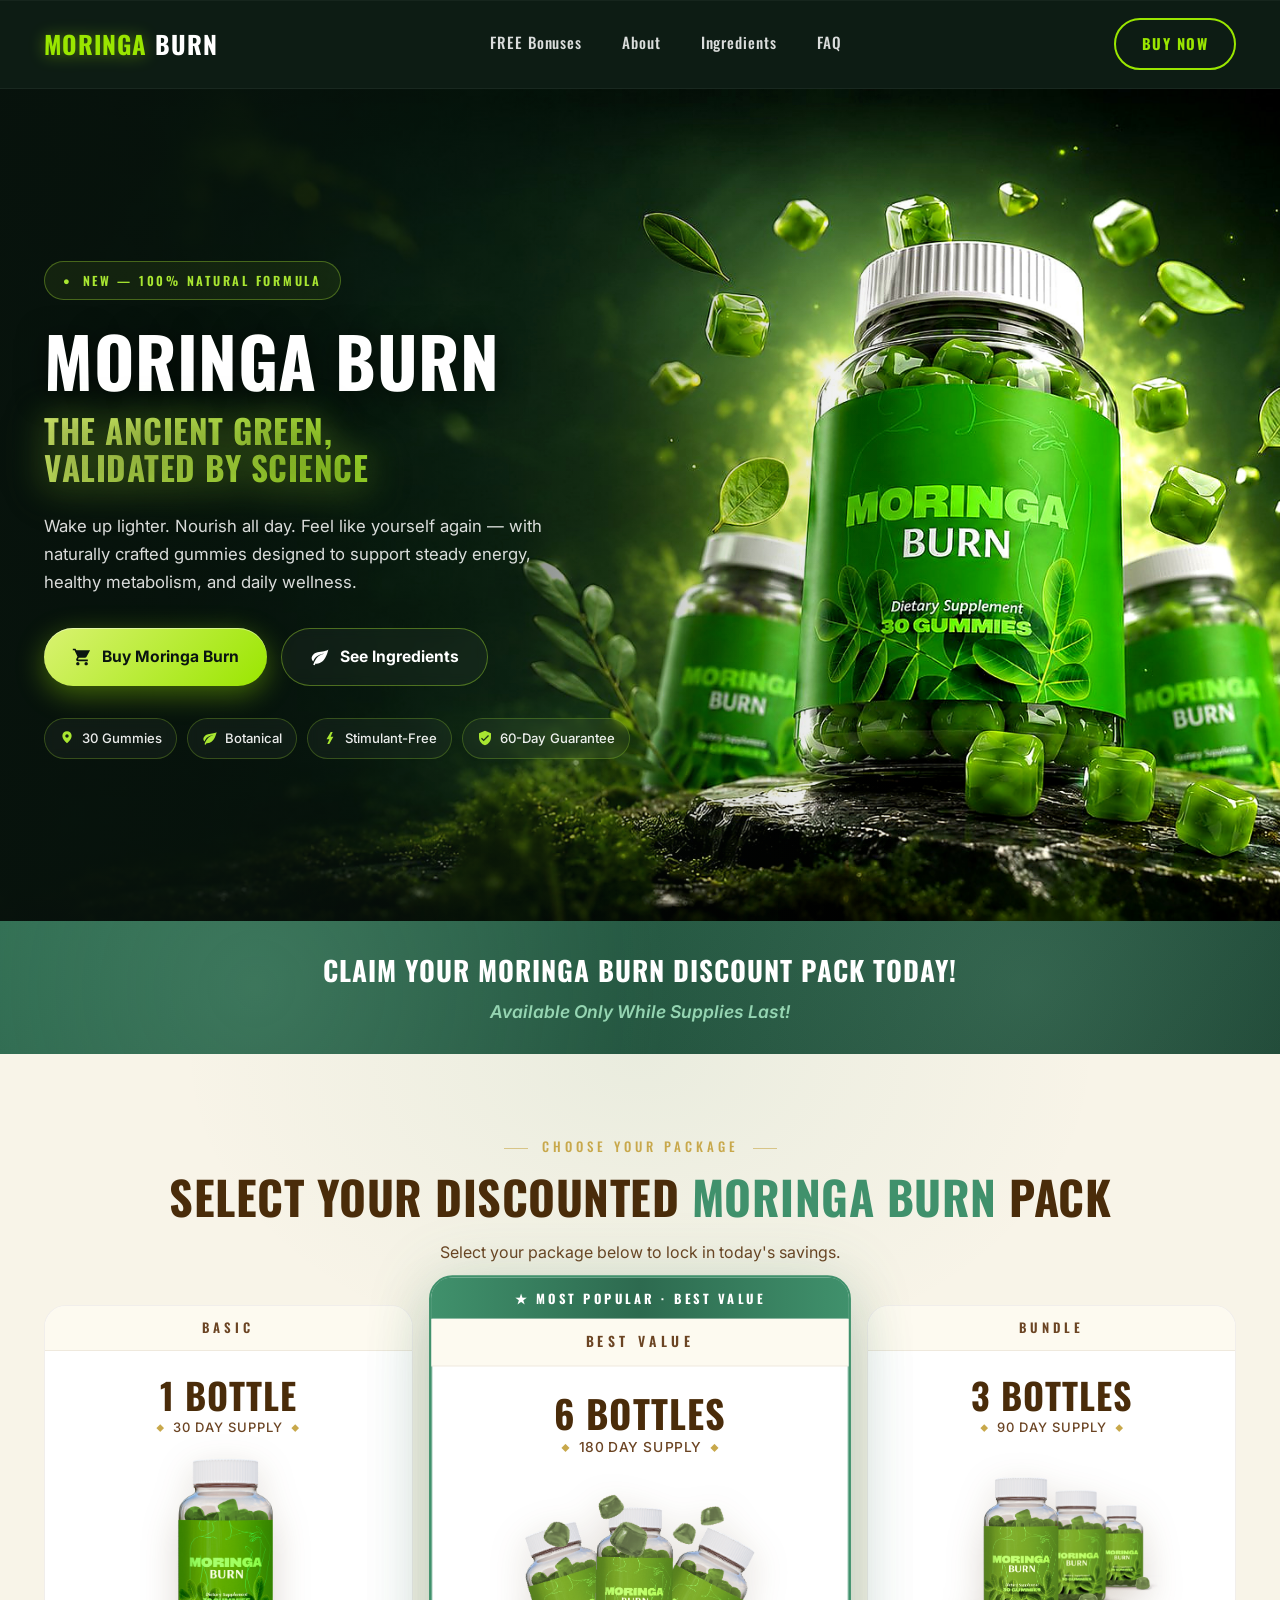
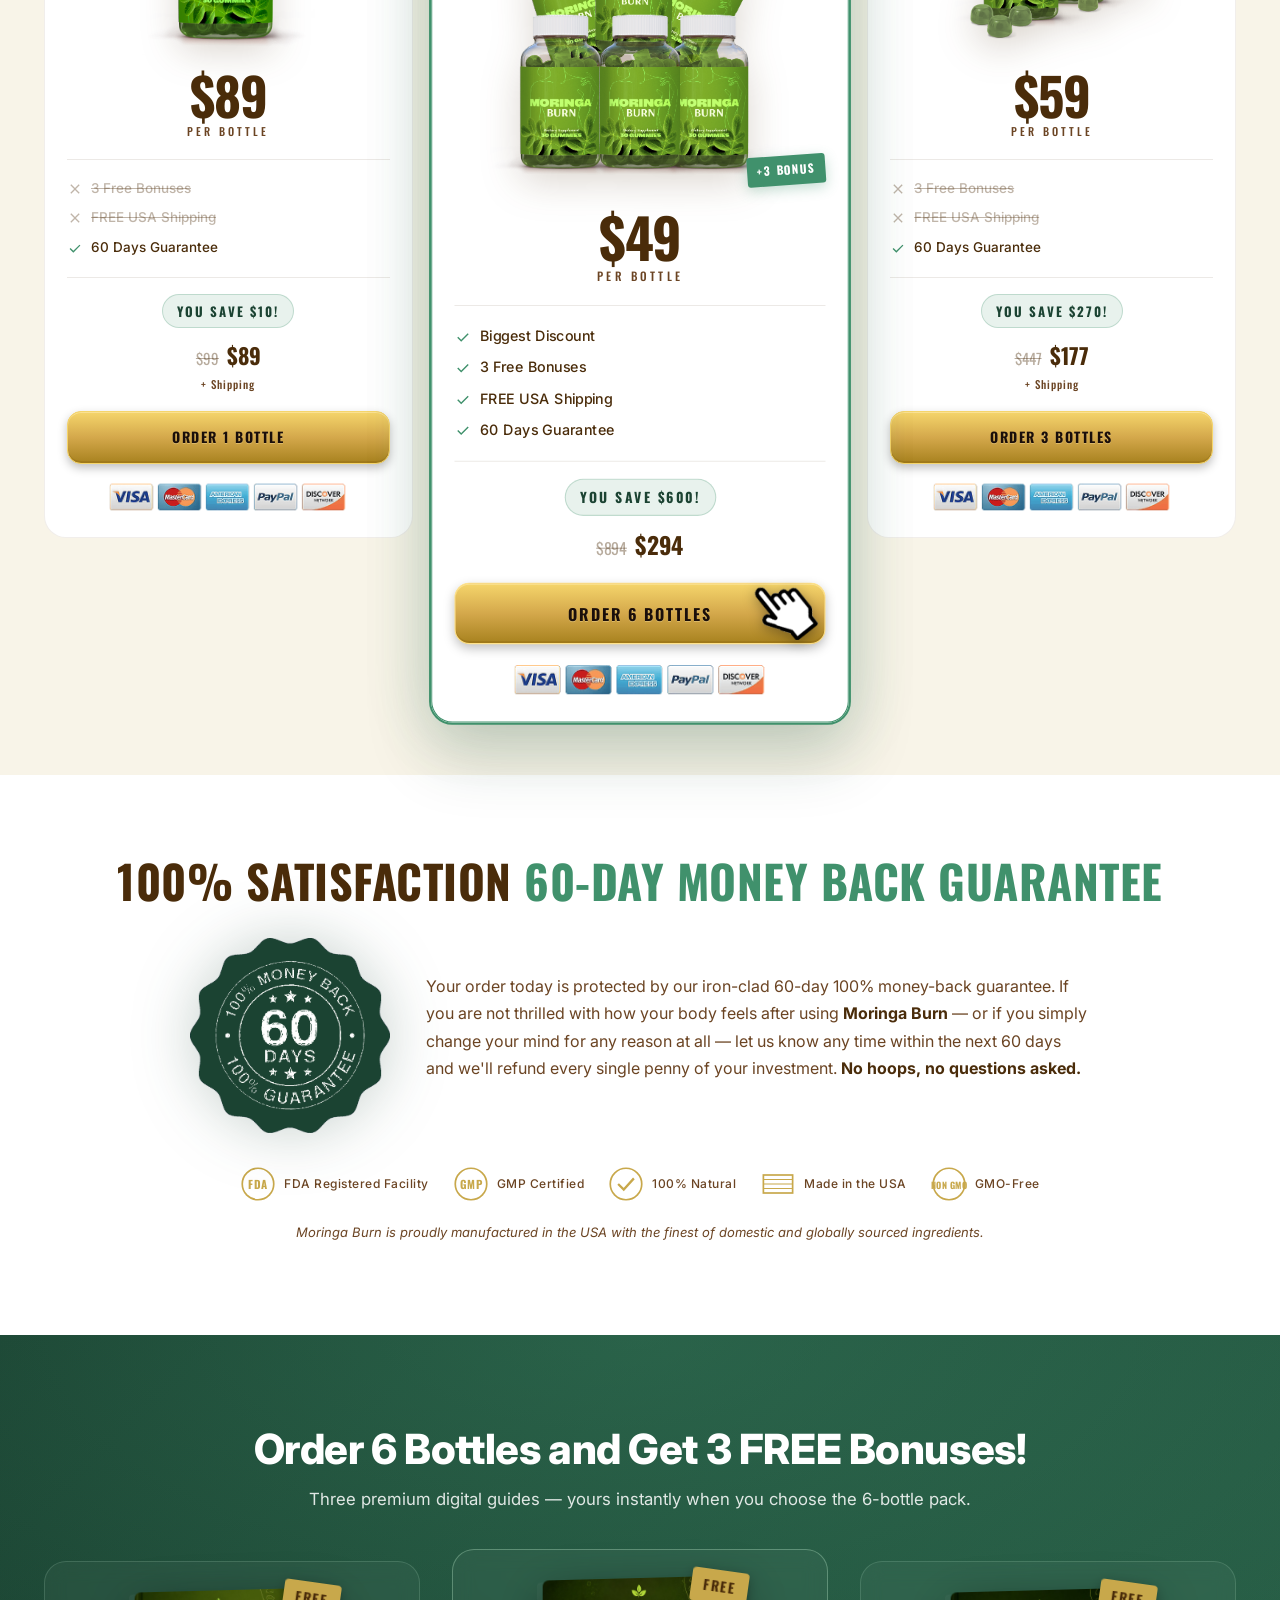
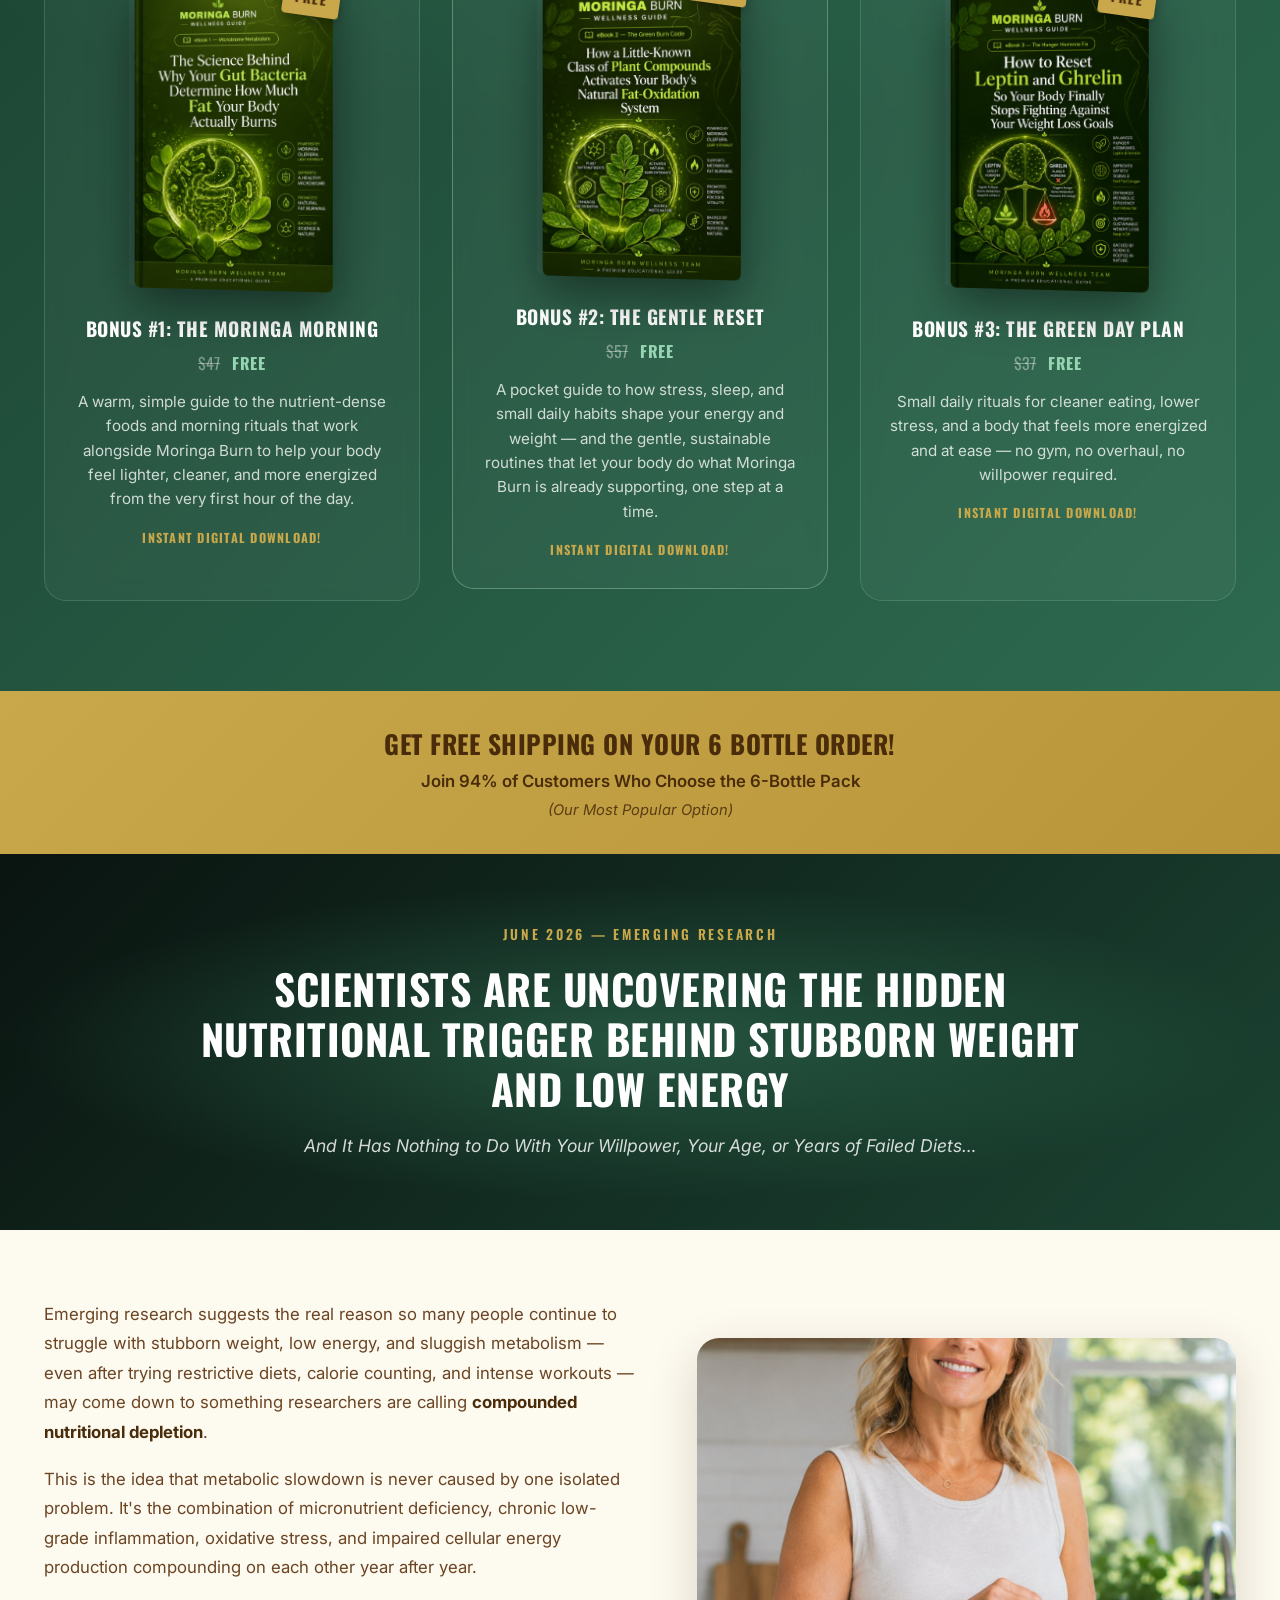
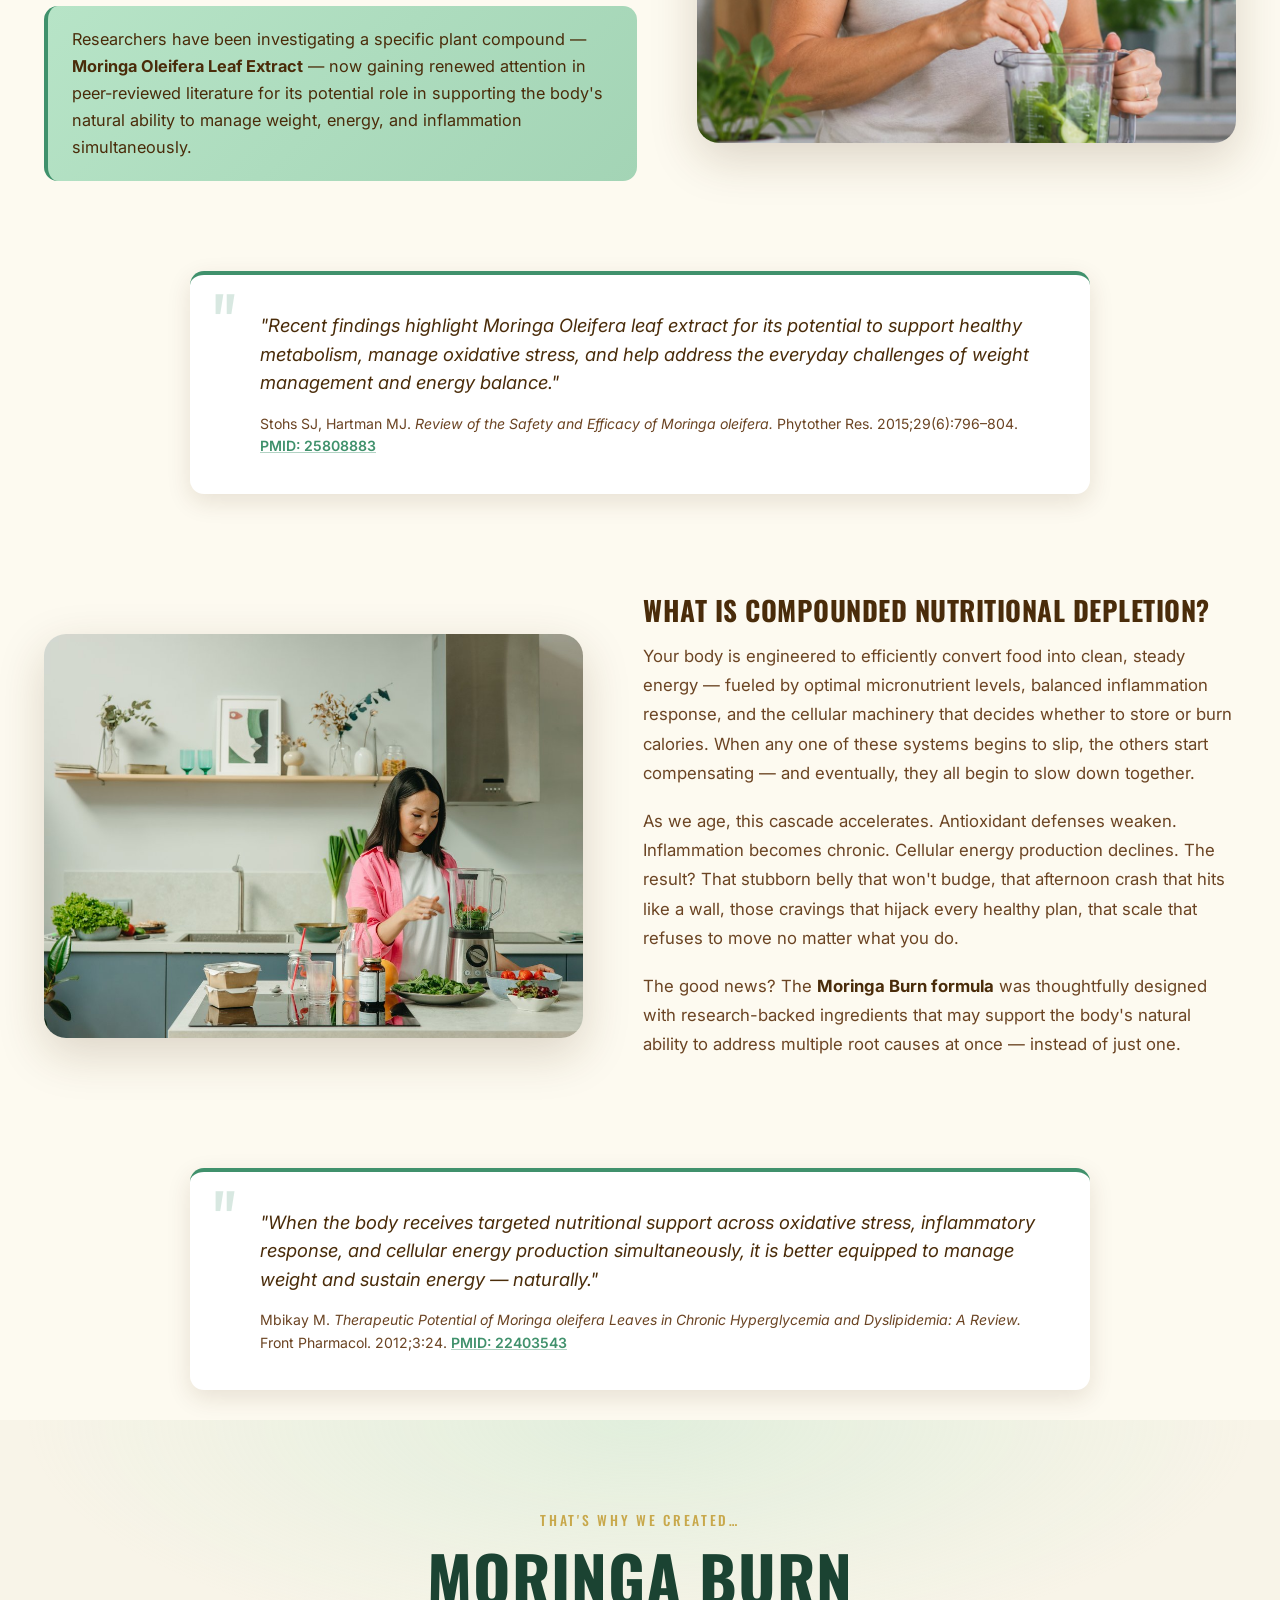
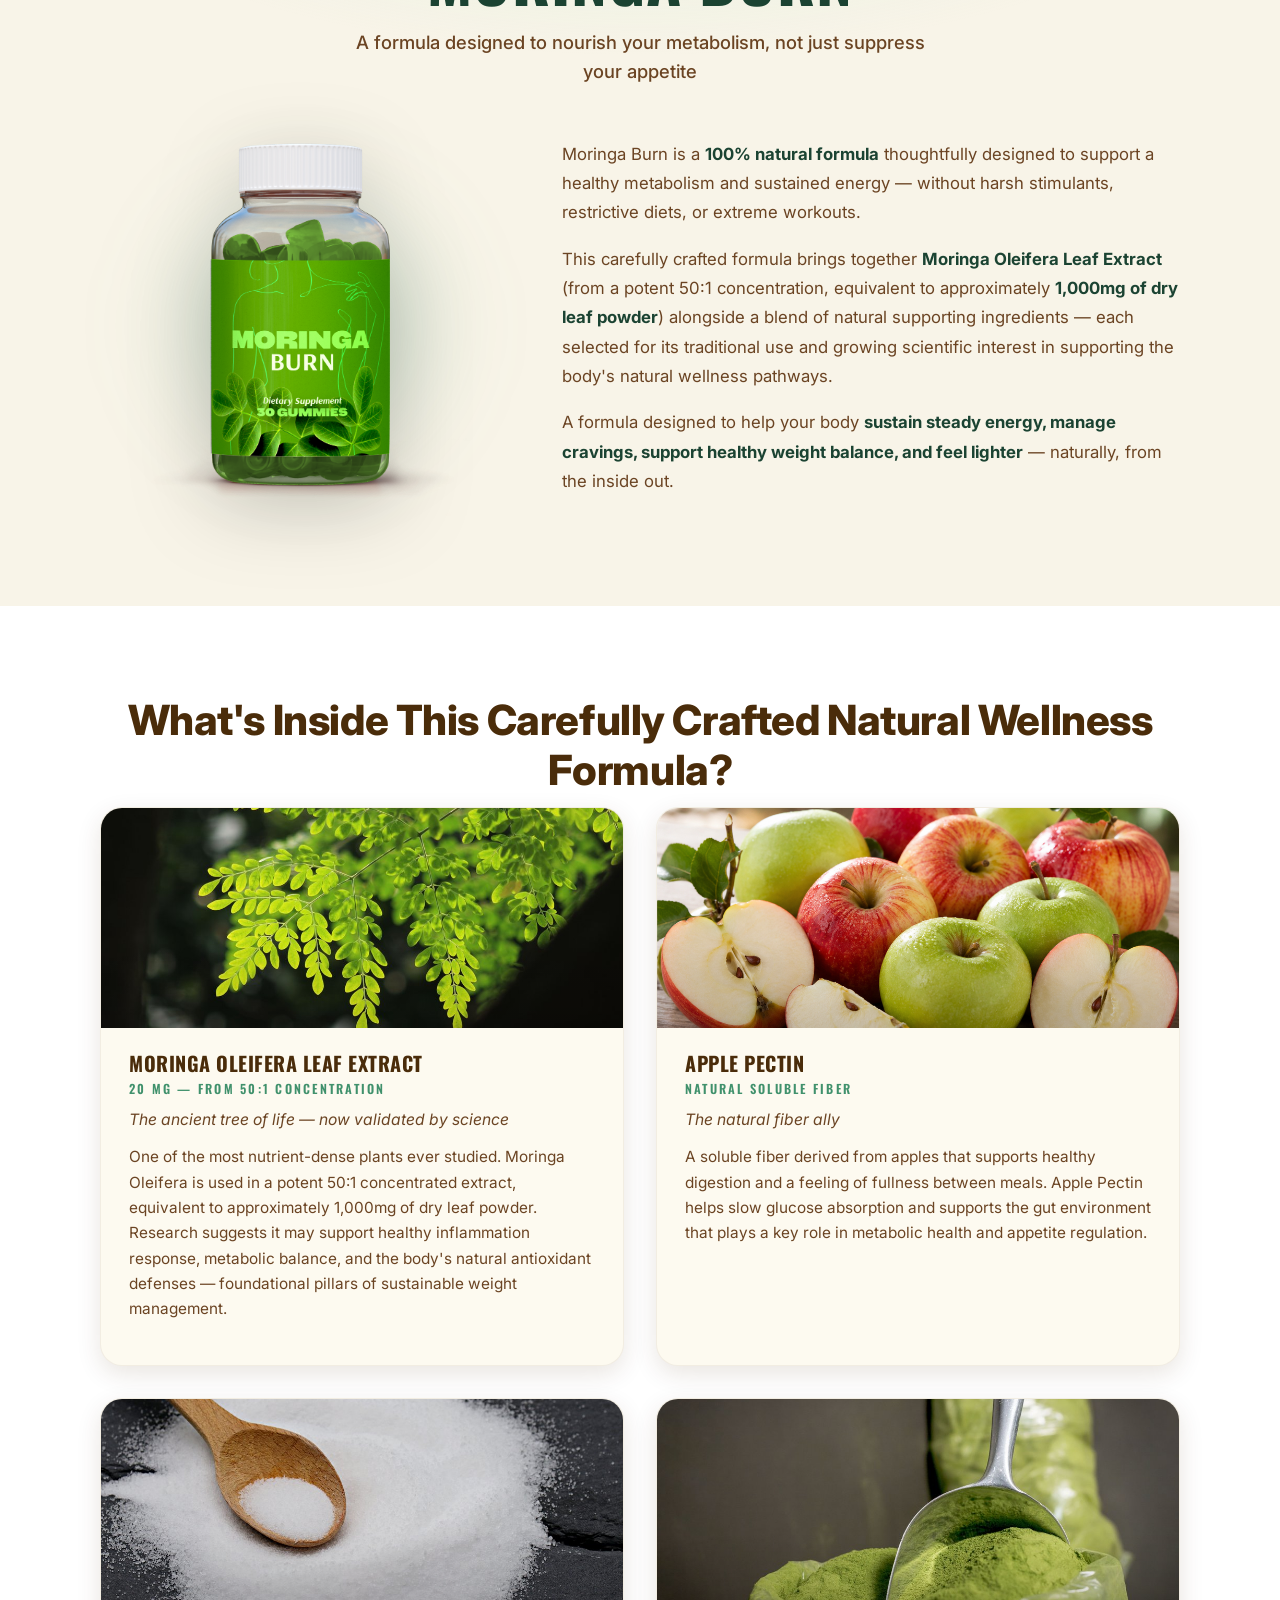
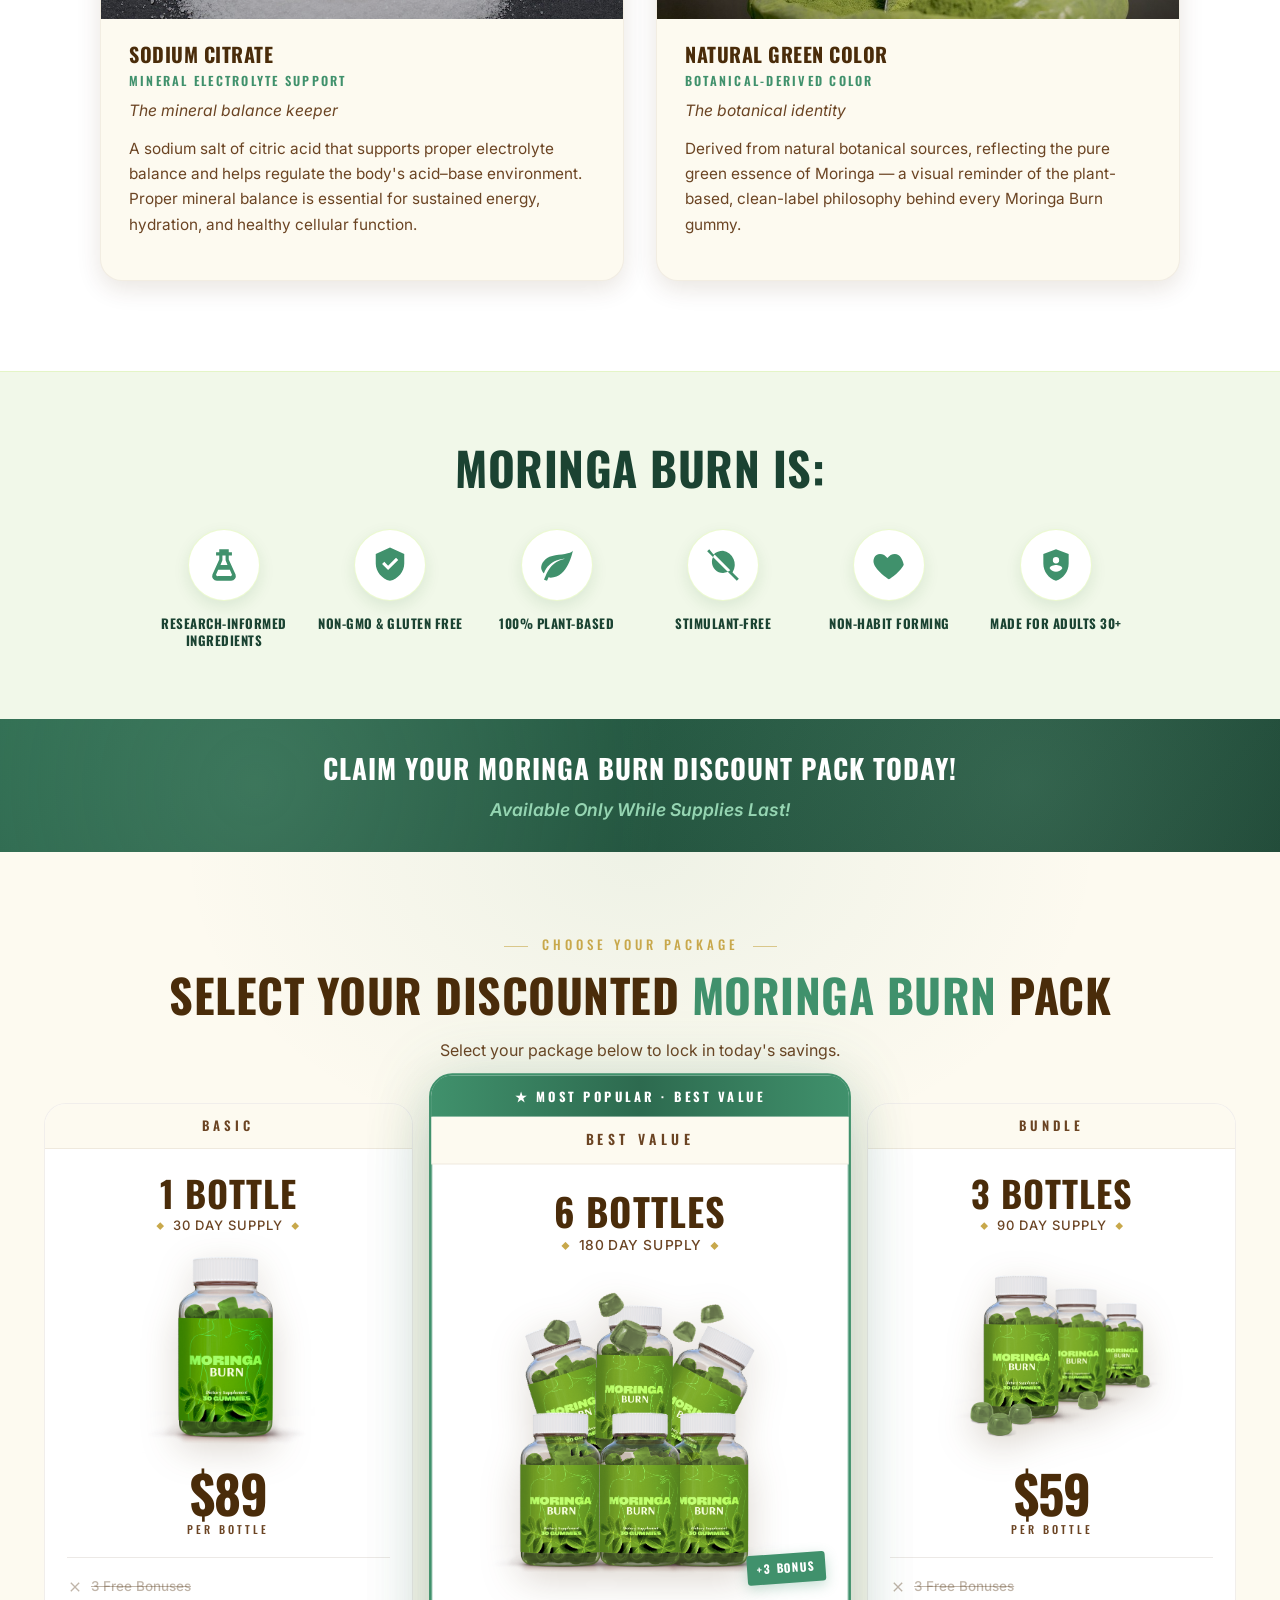
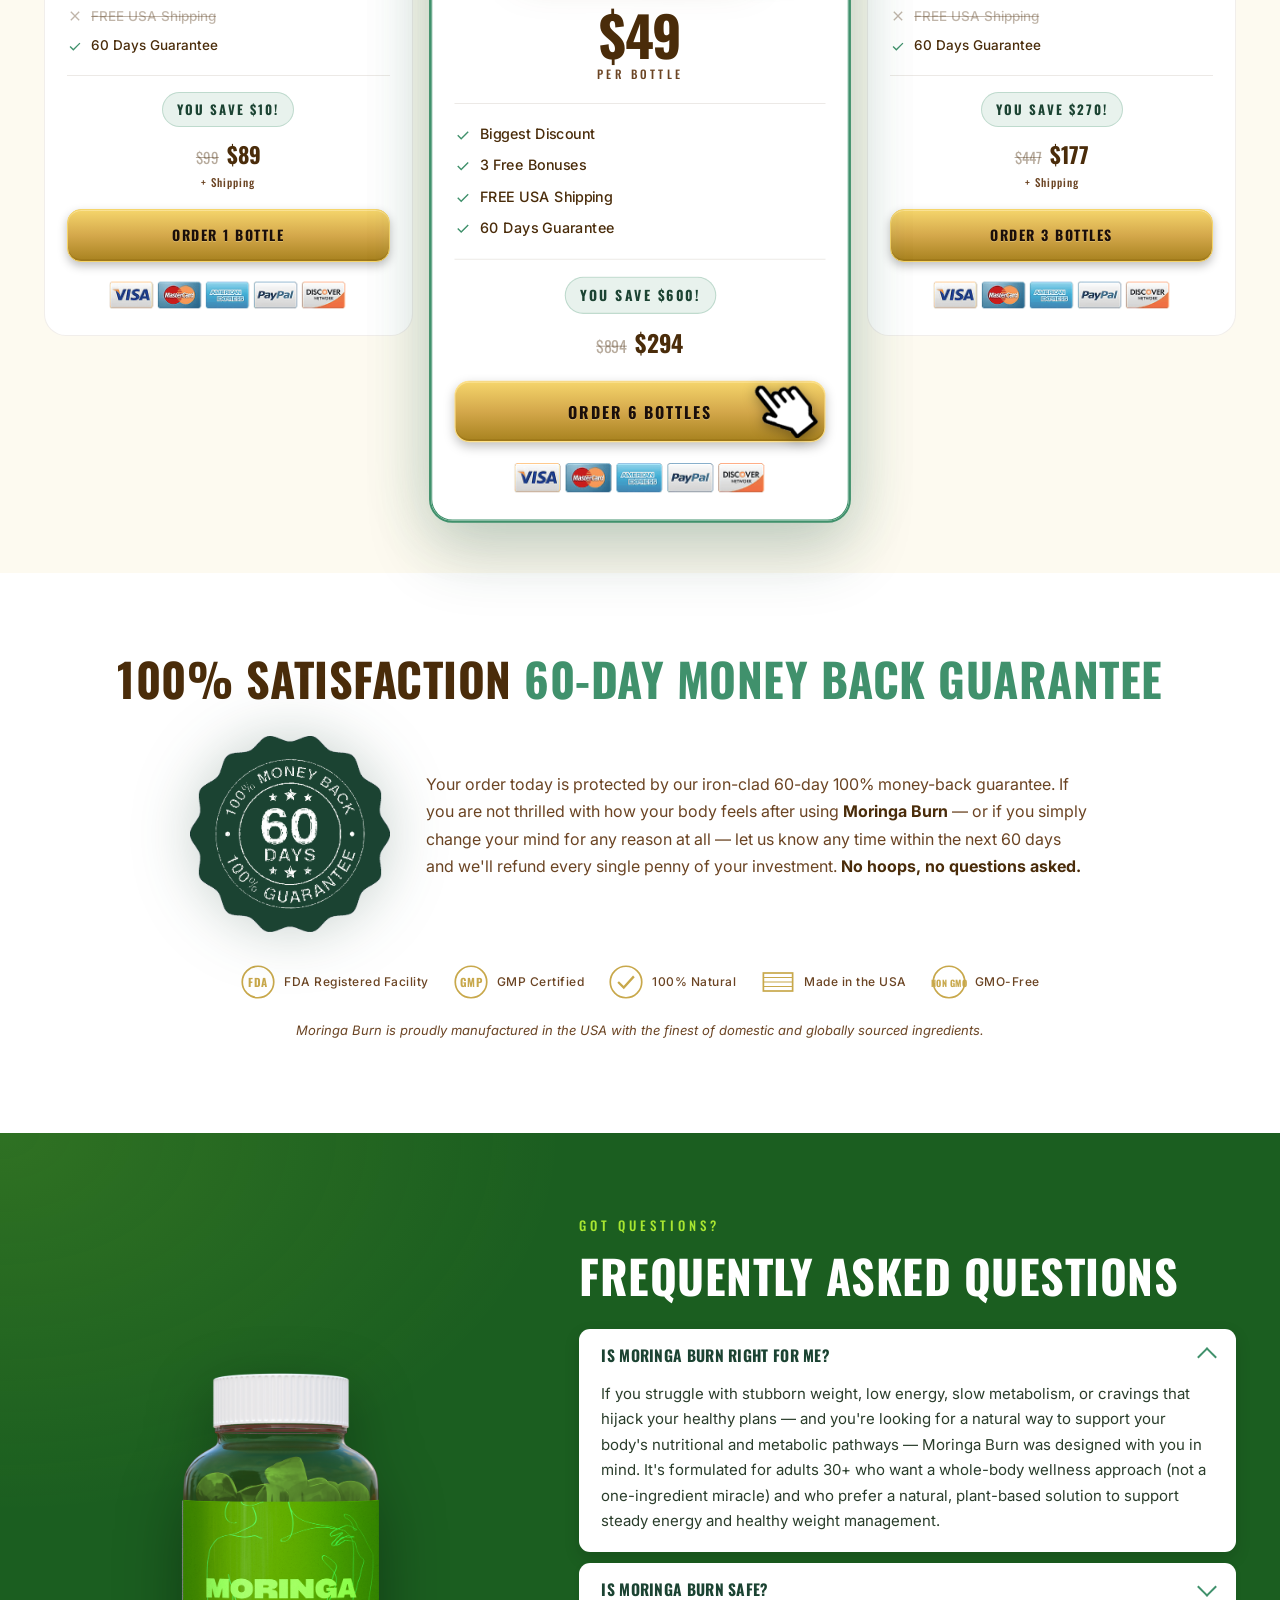
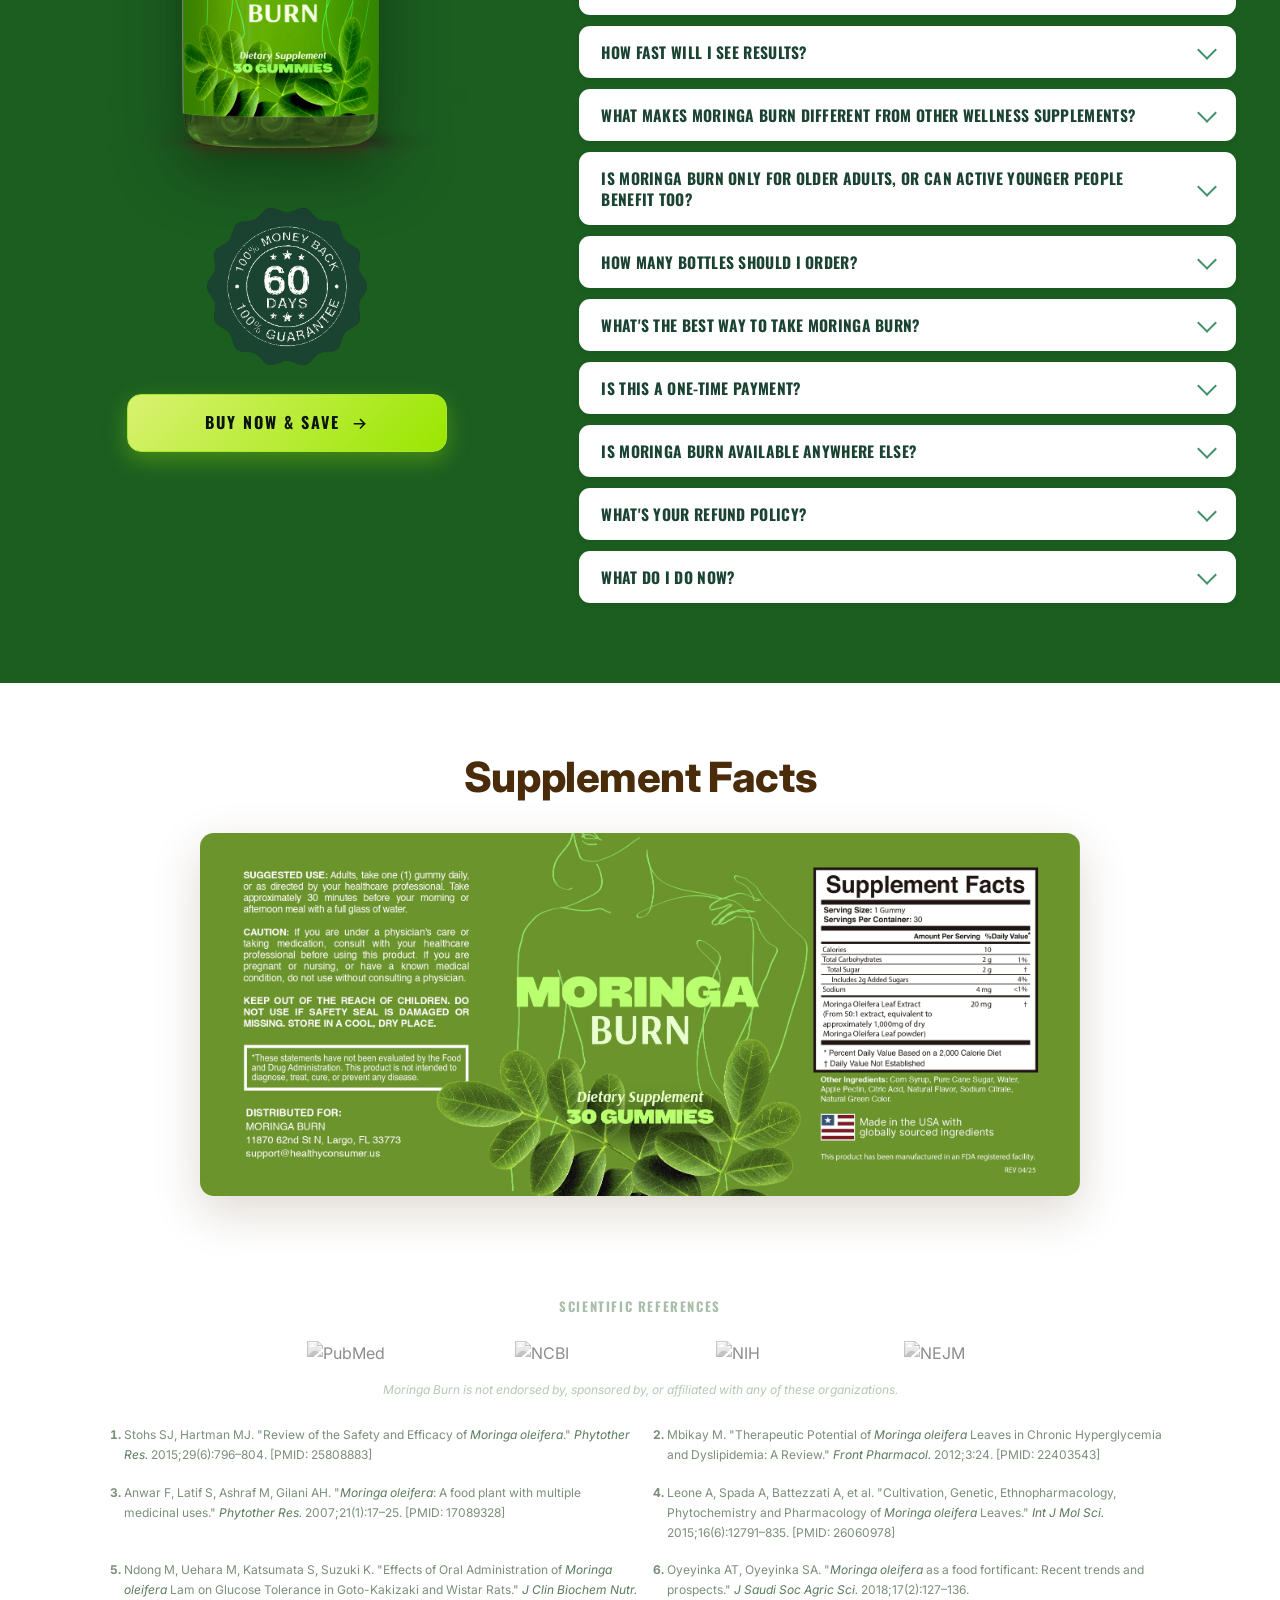
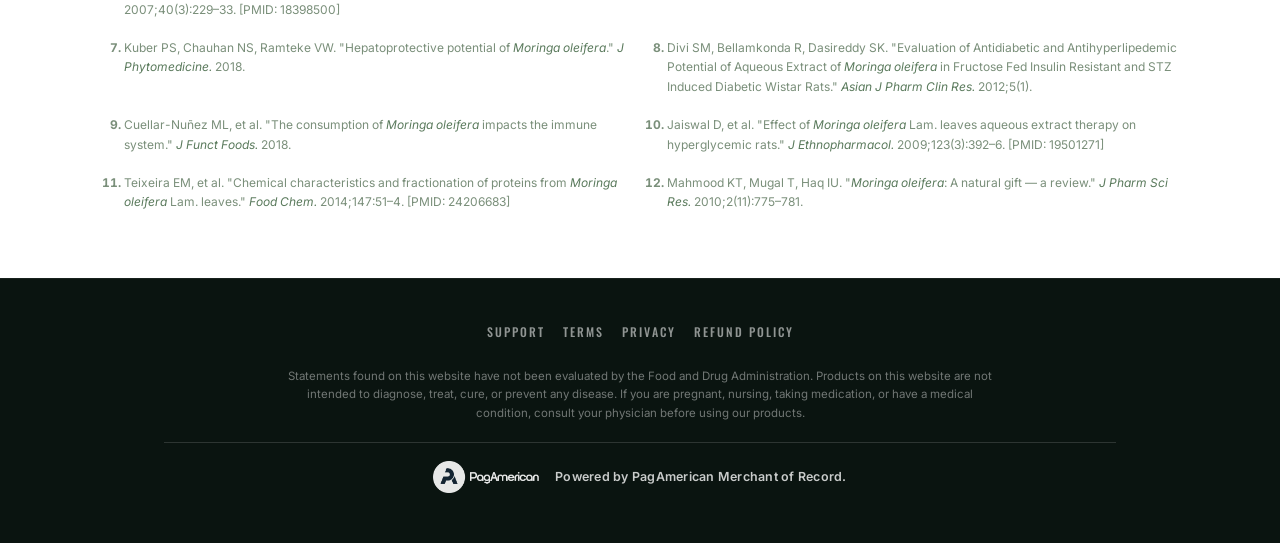
==== commit 4641bce9: "Alterações footer!" ====
--- a/funnelb3/index.html
+++ b/funnelb3/index.html
@@ -14,6 +14,12 @@
   <link href="https://fonts.googleapis.com/css2?family=Inter:wght@400;500;600;700;800;900&family=Oswald:wght@400;500;600;700&display=swap" rel="stylesheet">
   <link rel="stylesheet" href="css/style.css">
   <link rel="icon" type="image/png" href="images/bottle-1.png">
+<style>
+.footer-pag { display:flex; align-items:center; justify-content:center; gap:12px; border-top:1px solid rgba(255,255,255,.14); padding-top:18px; margin-top:14px; flex-wrap:wrap; }
+.footer-pag img { height:32px; flex-shrink:0; opacity:.9; }
+.footer-pag .footer-copy { color:rgba(255,255,255,.78); font-size:.78rem; font-weight:600; letter-spacing:.02em; margin:0; }
+@media (max-width:767px){ .footer-pag { gap:8px; padding-top:14px; margin-top:12px; } .footer-pag img { height:28px; } }
+</style>
 </head>
 <body>
 
@@ -678,13 +684,18 @@
   <footer class="bg-footer">
     <div class="bg-footer-container">
       <ul class="bg-footer-links">
-        <li><a href="https://pagamerican.net/en/terms-and-conditions" rel="nofollow" target="_blank">Terms and Conditions</a></li>
-        <li><a href="https://pagamerican.net/en/for-buyers" rel="nofollow" target="_blank">Purchase Policies</a></li>
-        <li><a href="https://pagamerican.net/en/terms-and-conditions" rel="nofollow" target="_blank">Cancelation Policy</a></li>
+        <li><a href="https://moringaburn.com/support" rel="nofollow" target="_blank">Support</a></li>
+        <li><a href="https://moringaburn.com/terms" rel="nofollow" target="_blank">Terms</a></li>
+        <li><a href="https://moringaburn.com/privacy" rel="nofollow" target="_blank">Privacy</a></li>
+        <li><a href="https://moringaburn.com/support/" rel="nofollow" target="_blank">Refund Policy</a></li>
       </ul>
       <p class="bg-footer-disclaimer">
         Statements found on this website have not been evaluated by the Food and Drug Administration. Products on this website are not intended to diagnose, treat, cure, or prevent any disease. If you are pregnant, nursing, taking medication, or have a medical condition, consult your physician before using our products.
       </p>
+    <div class="footer-pag">
+      <img src="images/logo-pag.png" alt="PagAmerican">
+      <span class="footer-copy">Powered by PagAmerican Merchant of Record.</span>
+    </div>
     </div>
   </footer>
 
